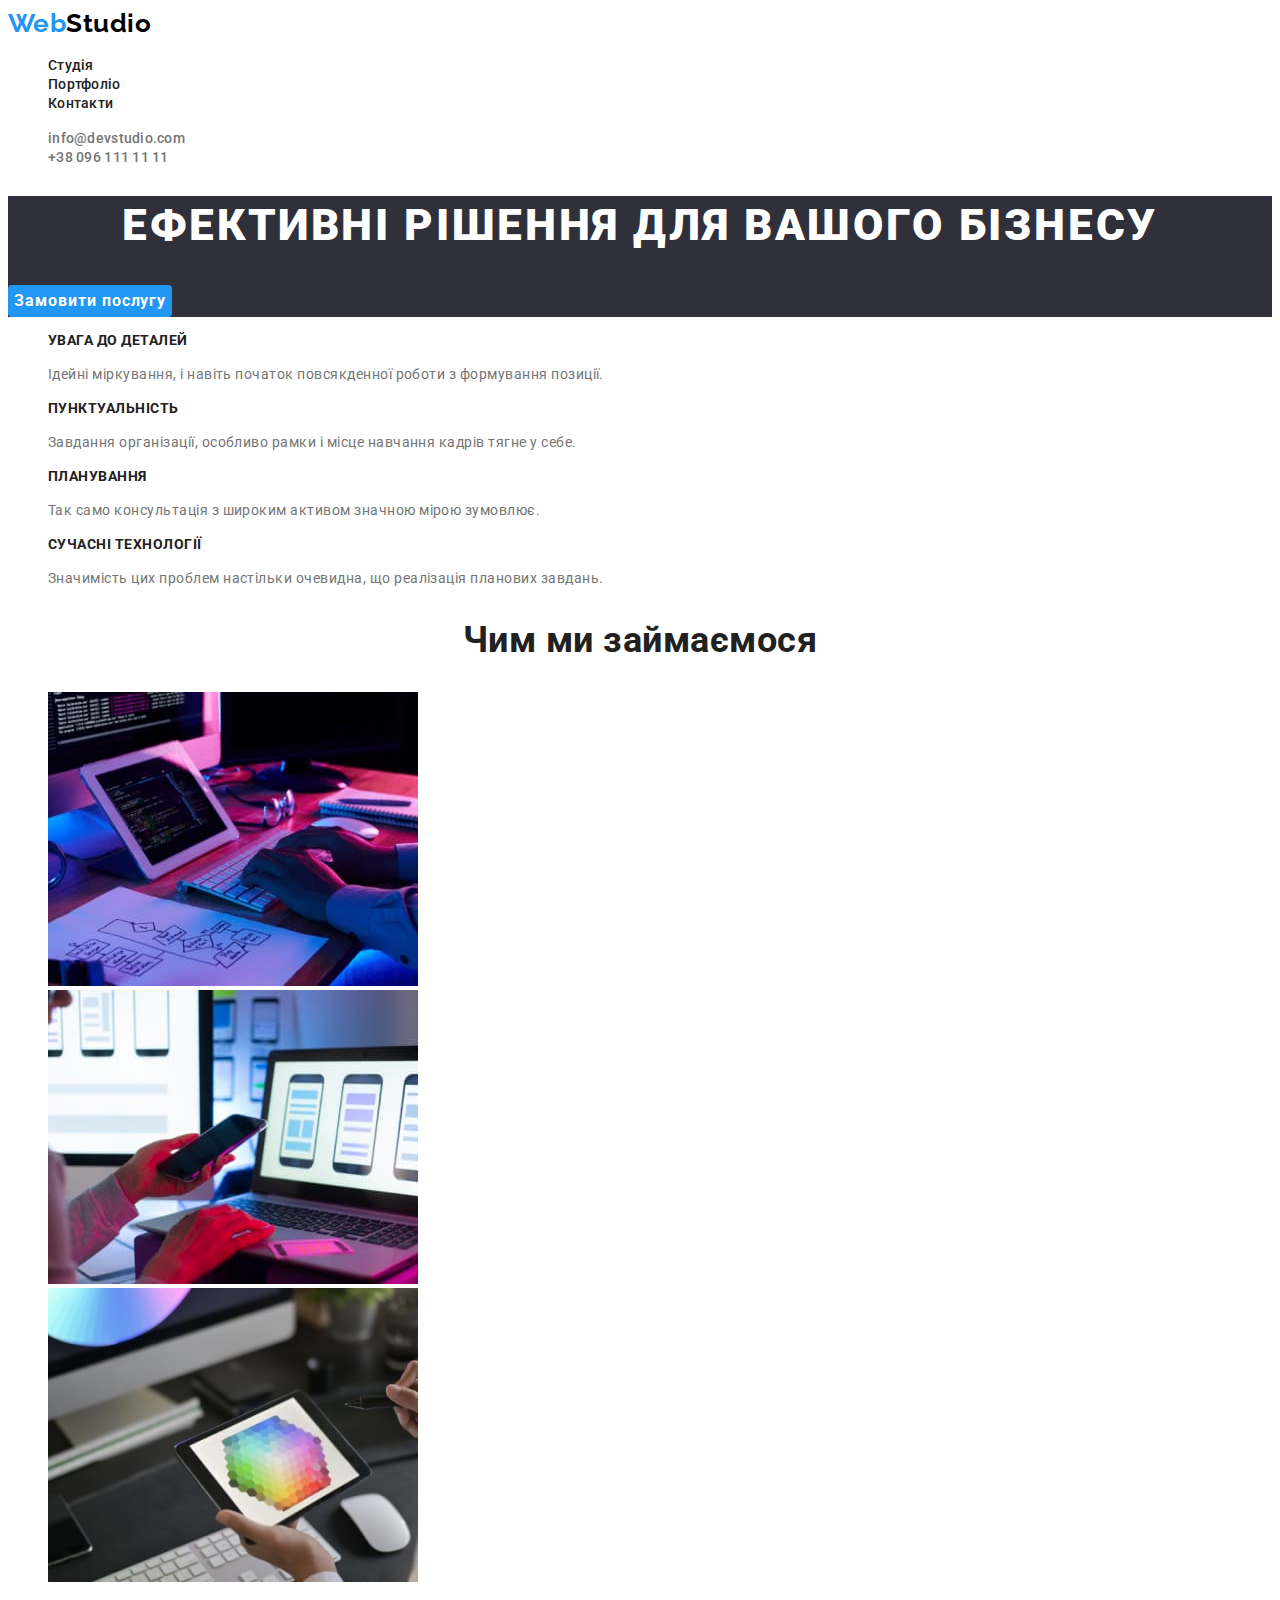
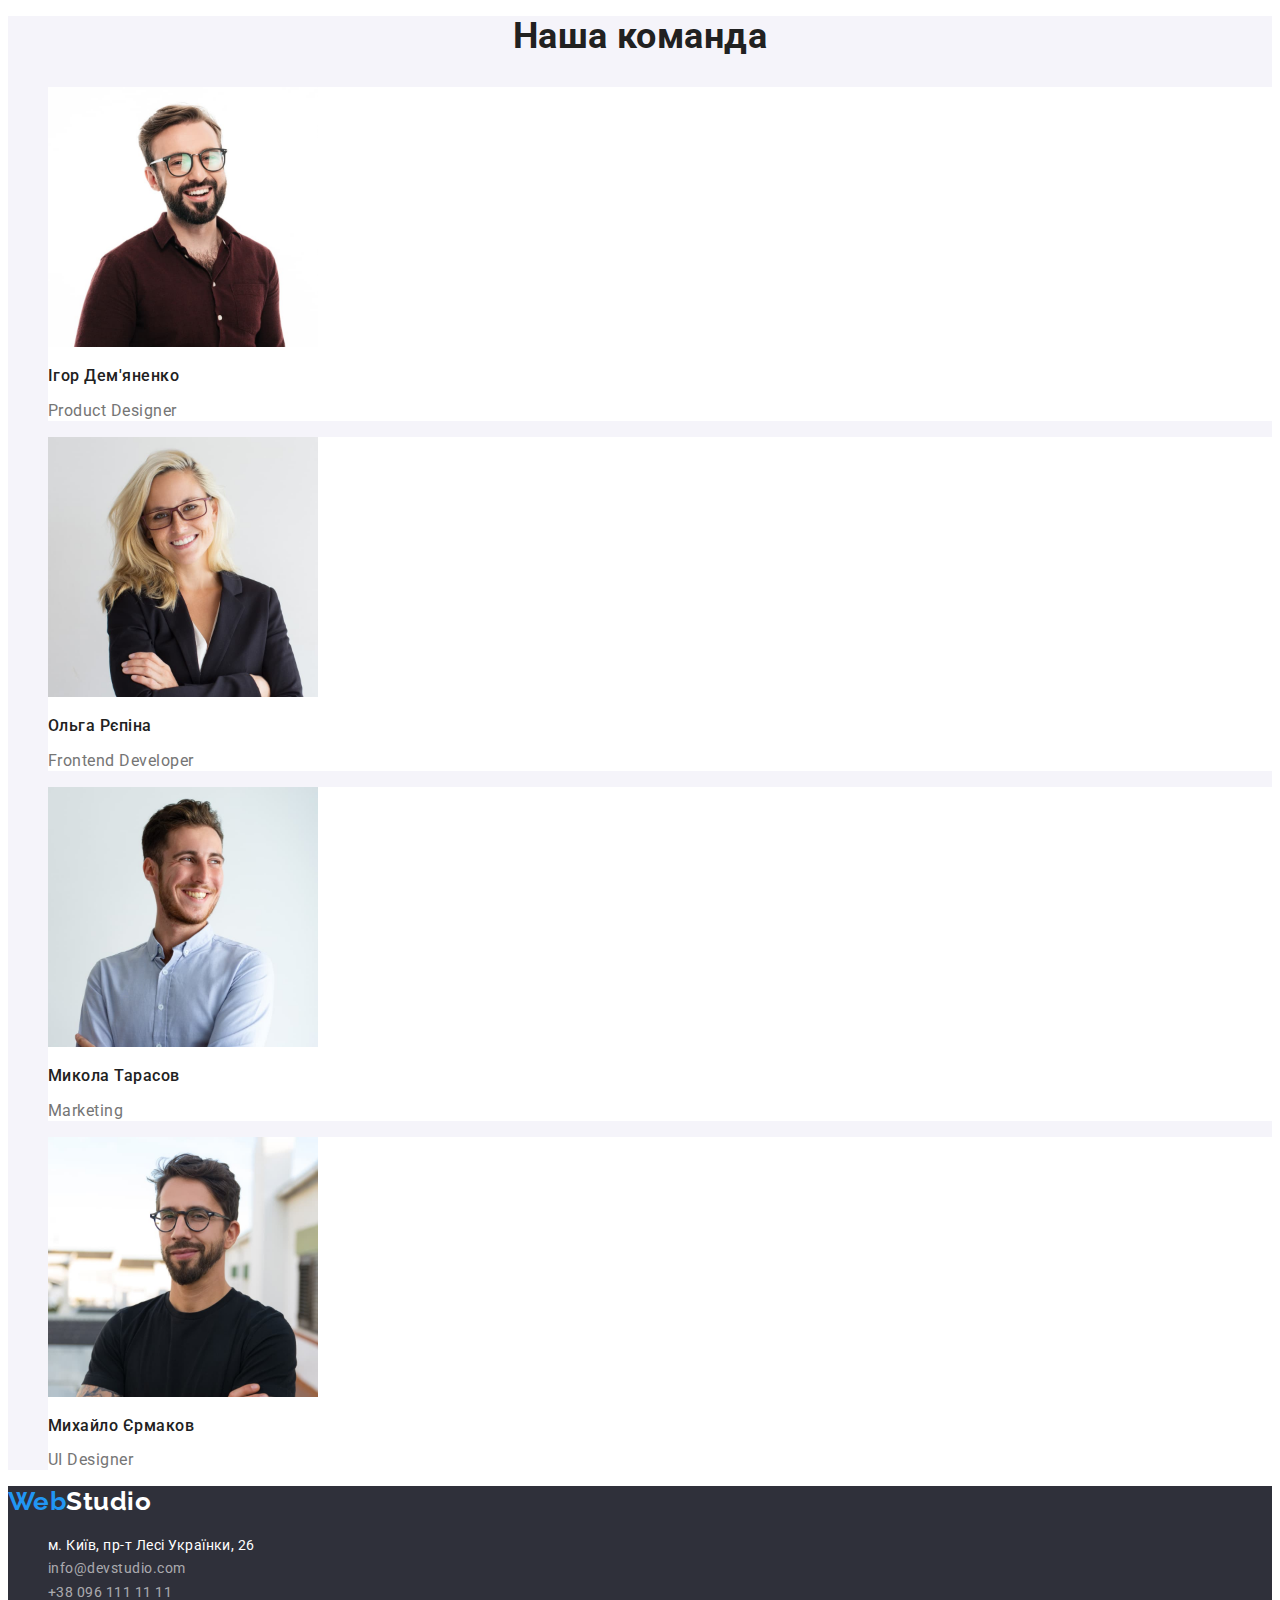
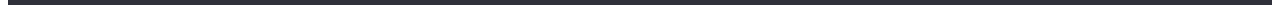
==== index.html @ 5d71ec04 "add files" ====
<!DOCTYPE html>
<html lang="uk">
<head>
    <meta charset="UTF-8">
    <meta http-equiv="X-UA-Compatible" content="IE=edge">
    <meta name="viewport" content="width=device-width, initial-scale=1.0">
    <title>Main page</title>
    <link rel="preconnect" href="https://fonts.googleapis.com">
    <link rel="preconnect" href="https://fonts.gstatic.com" crossorigin>
    <link href="https://fonts.googleapis.com/css2?family=Oleo+Script&family=Raleway:wght@700&family=Roboto:wght@400;500;700;900&display=swap" rel="stylesheet">
    <link href="./css/styles.css" rel="stylesheet">
</head>
<body>
<!--Заголовок-->
<header>
    <nav>
         <a href="./index.html" lang="en" class="logo" ><span class="logo-akcent">Web</span>Studio</a>
         <ul class="navigation">
             <li><a href="./index.html" class="link">Студія</a></li>
             <li><a href="./portfolio.html" class="link">Портфоліо</a></li>
             <li><a href="#" class="link">Контакти</a></li>
         </ul>
    </nav>
     <ul class="contacts">
         <li><a href="mailto:info@devstudio.com" class="link" lang="en"> info@devstudio.com</a></li>
         <li><a href="tel:+380961111111" class="link">+38 096 111 11 11</a></li>
     </ul>
 </header>
    <main>
<!--Герой-->
        <section class="hero">
            <h1 class="title">Ефективні рішення для вашого бізнесу</h1>
            <button type="button" class="hero-button">Замовити послугу</button>
        </section>
        <!--Принципы-->
        <section class="section">
            <h2 class="visually-hidden">Наші принципи</h2>
            <ul class="principles">
                <li class="list">
                    <h3 class="title">УВАГА ДО ДЕТАЛЕЙ</h3>
                    <p class="content">Ідейні міркування, і навіть початок повсякденної роботи з формування позиції.</p>
                </li>
                <li class="list">
                    <h3 class="title">ПУНКТУАЛЬНІСТЬ</h3>
                    <p class="content">Завдання організації, особливо рамки і місце навчання кадрів тягне у себе.</p>
                </li>
                <li class="list">
                    <h3 class="title">ПЛАНУВАННЯ</h3>
                    <p class="content">Так само консультація з широким активом значною мірою зумовлює.</p>
                </li>
                <li class="list">
                    <h3 class="title">СУЧАСНІ ТЕХНОЛОГІЇ</h3>
                    <p class="content">Значимість цих проблем настільки очевидна, що реалізація планових завдань.</p>
                </li>
            </ul>
        </section>
        <!--Чем занимаемся-->
        <section class="section">
            <h2 class="title">Чим ми займаємося</h2>
            <ul class="gallery">
               <li><img src="./imges/picone.jpg" alt="написання коду на планшеті" class="photo" width="370" height="294"></li>
               <li><img src="./imges/pictwo.jpg" alt="робота на лептопі" class="photo" width="370" height="294"></li>
               <li><img src="./imges/picthree.jpg" alt="підбір кольорів за палитрою" class="photo" width="370" height="294"></li>
            </ul>
        </section>
        <!--Команда-->
        <section class="team-section">
            <h2 class="title">Наша команда</h2>
            <ul class="team">
                <li class="list">
                    <img src="./imges/igor.jpg" alt="фото Ігоря Дем'яненко" class="photo" width="270" height="260">
                    <h3 class="title">Ігор Дем'яненко</h3>
                    <p lang="en" class="content">Product Designer</p>
                </li>
                <li class="list">
                    <img src="./imges/olga.jpg" alt="фото Ольги Рєпіної" class="photo" width="270" height="260">
                    <h3 class="title">Ольга Рєпіна</h3>
                    <p lang="en" class="content">Frontend Developer</p>
                </li>
                <li class="list">
                    <img src="./imges/nikolay.jpg" alt="фото Миколи Тарасова" class="photo" width="270" height="260">
                    <h3 class="title">Микола Тарасов</h3>
                    <p lang="en" class="content">Marketing</p>
                </li>
                <li class="list">
                    <img src="./imges/mihail.jpg" alt="фото Михайла Єрмакова" class="photo" width="270" height="260">
                    <h3 class="title">Михайло Єрмаков</h3>
                    <p lang="en" class="content">UI Designer</p>
                </li>
            </ul>
        </section>
    </main>
    <!--Підвал-->
    <footer class="footer">
        <a href="./index.html" lang="en" class="logo"><span class="logo-akcent">Web</span>Studio</a>
        <address>
            <ul class="address">
                <li ><a href="https://goo.gl/maps/CPtrU1FHBa2aNyZL9" class="first" target="_blank" rel="noopener noreferrer nofollow">м. Київ, пр-т Лесі Українки, 26</a></li>
                <li ><a href="mailto:info@devstudio.com" class="second" lang="en">info@devstudio.com</a></li>
                <li ><a href="tel:+380961111111" class="third">+38 096 111 11 11</a></li>
            </ul> 
        </address>
    </footer>
</body>
</html>
---- css/styles.css ----
/*Палитра
Основний фон #FFFFFF
Другорядний фон #F5F4FA
Основний колір тексту #212121;
Другорядний колір тексту#757575;
Колір акценту #2196F3;
Колір лого #000000;
Альтернативний колір тексту #FFFFFF;
Альтернативний колір другорядного тексту rgba(255, 255, 255, 0.6)
Фон футера #2F303A;

*/
:root {
    --primery-text-colop:#212121;
    --secondary-text-color:#757575;
    --akcent-color:#2196F3;
    --background-color: #FFFFFF;
    --secondary-background-color:#F5F4FA;
    --logo-text-color:#000000;
    --footer-bg: #2F303A;
    --hero-btn-hov-color:#188CE8;
    --footer-text-secondary-color:rgba(255, 255, 255, 0.6);
}

body {
color: var(--primery-text-colop);
font-family:  'Roboto', sans-serif;
letter-spacing: 0.03em;
background-color:var(--background-color)
}
ul{
    list-style: none;
}
a{
    text-decoration: none;
}
/*Заголовок*/

.logo-akcent{
    font-family: 'Raleway', sans-serif;
    font-style: normal;
    font-weight: 700;
    font-size: 26px;
    line-height: 1.2;
    color: var(--akcent-color)
}
.logo{
    font-family: 'Raleway', sans-serif;
    font-style: normal;
    font-weight: 700;
    font-size: 26px;
    line-height: 1.2;
    color: var(--logo-text-color)}
.navigation .link {
    font-weight: 500;
    font-size: 14px;    
    line-height: 1.14;
    letter-spacing: 0.02em;
    color:var(--primery-text-colop)
}
.navigation .link:focus,
.navigation .link:hover{
    color: var(--akcent-color)
}
.contacts .link{
    font-weight: 500;
    font-size: 14px;
    line-height: 1.14;
    letter-spacing: 0.02em;
    color: var(--secondary-text-color);
}
.contacts .link:focus,
.contacts .link:hover
{
    color: var(--akcent-color);
}
.section .title,
.team-section .title{
    font-size: 36px;
    line-height: 1.16;
    text-align: center;
    color:var(--primery-text-colop);
}
/*Герой*/
.hero{
    background-color:var(--footer-bg)
}
.hero .title{
    font-weight: 900;
    font-size: 44px;
    line-height: 1.36;
    text-align: center;
    letter-spacing: 0.06em;
    text-transform: uppercase;  
    color:var(--background-color);
}
.hero-button{
    font-family:inherit;
    
    font-weight: 700;
    font-size: 16px;
    line-height: 1.9;
    letter-spacing: 0.06em;
    border: 0em;
    border-radius: 4px;
    color: var(--background-color);
    background: var(--akcent-color);
    cursor: pointer;}
.hero-button:hover,
.hero-button:focus{
    background: var(--hero-btn-hov-color);
    box-shadow: 0px 4px 4px rgba(0, 0, 0, 0.15);
    border-radius: 4px;
    }
/*Принципи*/
.principles .list .title{
    font-weight: 700;
    font-size: 14px;
    line-height: 1.14;
    text-align: left;
    text-transform: uppercase;
    color:var(--primery-text-colop);
}
.principles .list .content{
    font-weight: 400;
    font-size: 14px;
    line-height: 1.7;
    color:var(--secondary-text-color);
}
.visually-hidden{
    position: absolute;
    white-space: nowrap;
    width: 1px;
    height: 1px;
    overflow: hidden;
    border: 0;
    padding: 0;
    clip: rect(0 0 0 0);
    clip-path: inset(50%);
    margin: -1px;
}
/*Команда*/
.team-section{
    background-color: var(--secondary-background-color);
}
.team .list{
    background-color: var(--background-color);
}
.team .list .title{
    font-weight: 500;
    font-size: 16px;
    line-height: 1.18;
    text-align: left;
    color:var(--primery-text-colop);
}
.team .list .content{
    font-weight: 400;
    font-size: 16px;
    line-height: 1.18;
    text-align: left;
    color:var(--secondary-text-color);
}
/*Підвал*/
.footer {
    background-color: var(--footer-bg)}
.footer .logo {
    color: var(--background-color);
}
.footer .address .first{
    font-style: normal;
    font-weight: 400;
    font-size: 14px;
    line-height: 1.7;
    color: var(--background-color);
}
.address .second,
.address .third{
    font-style: normal;
    font-weight: 400;
    font-size: 14px;
    line-height: 1.7;
    color: var(--footer-text-secondary-color);
}
.address .first:hover,
.address .second:hover,
.address .third:hover,
.address .first:focus,
.address .second:focus,
.address .third:focus{
    color:var(--akcent-color)
}
/*Стилі для портфоліо*/
 .gallary .list .item{
    font-family: inherit;
    font-style: inherit;
    font-weight: 500;
    font-size: 16px;
    line-height: 1.62;
    text-align: center;
    color:var(--primery-text-colop);
    background-color:var(--secondary-background-color);
    border-radius: 4px;
    border: 0em;
    cursor: pointer;
 }
 .gallary .list .item:focus,
 .gallary .list .item:hover{
        background-color: var(--akcent-color);
        color: var(--background-color);
 }
 .gallary .card-list .title{
    font-weight: 700;
    font-size: 18px;
    line-height: 2;
    letter-spacing: 0.06em;
    color:var(--primery-text-colop);
 }
 .gallary .card-list .content{
    font-weight: 400;
    font-size: 16px;
    line-height: 1.87;
    color:var(--secondary-text-color);
 }
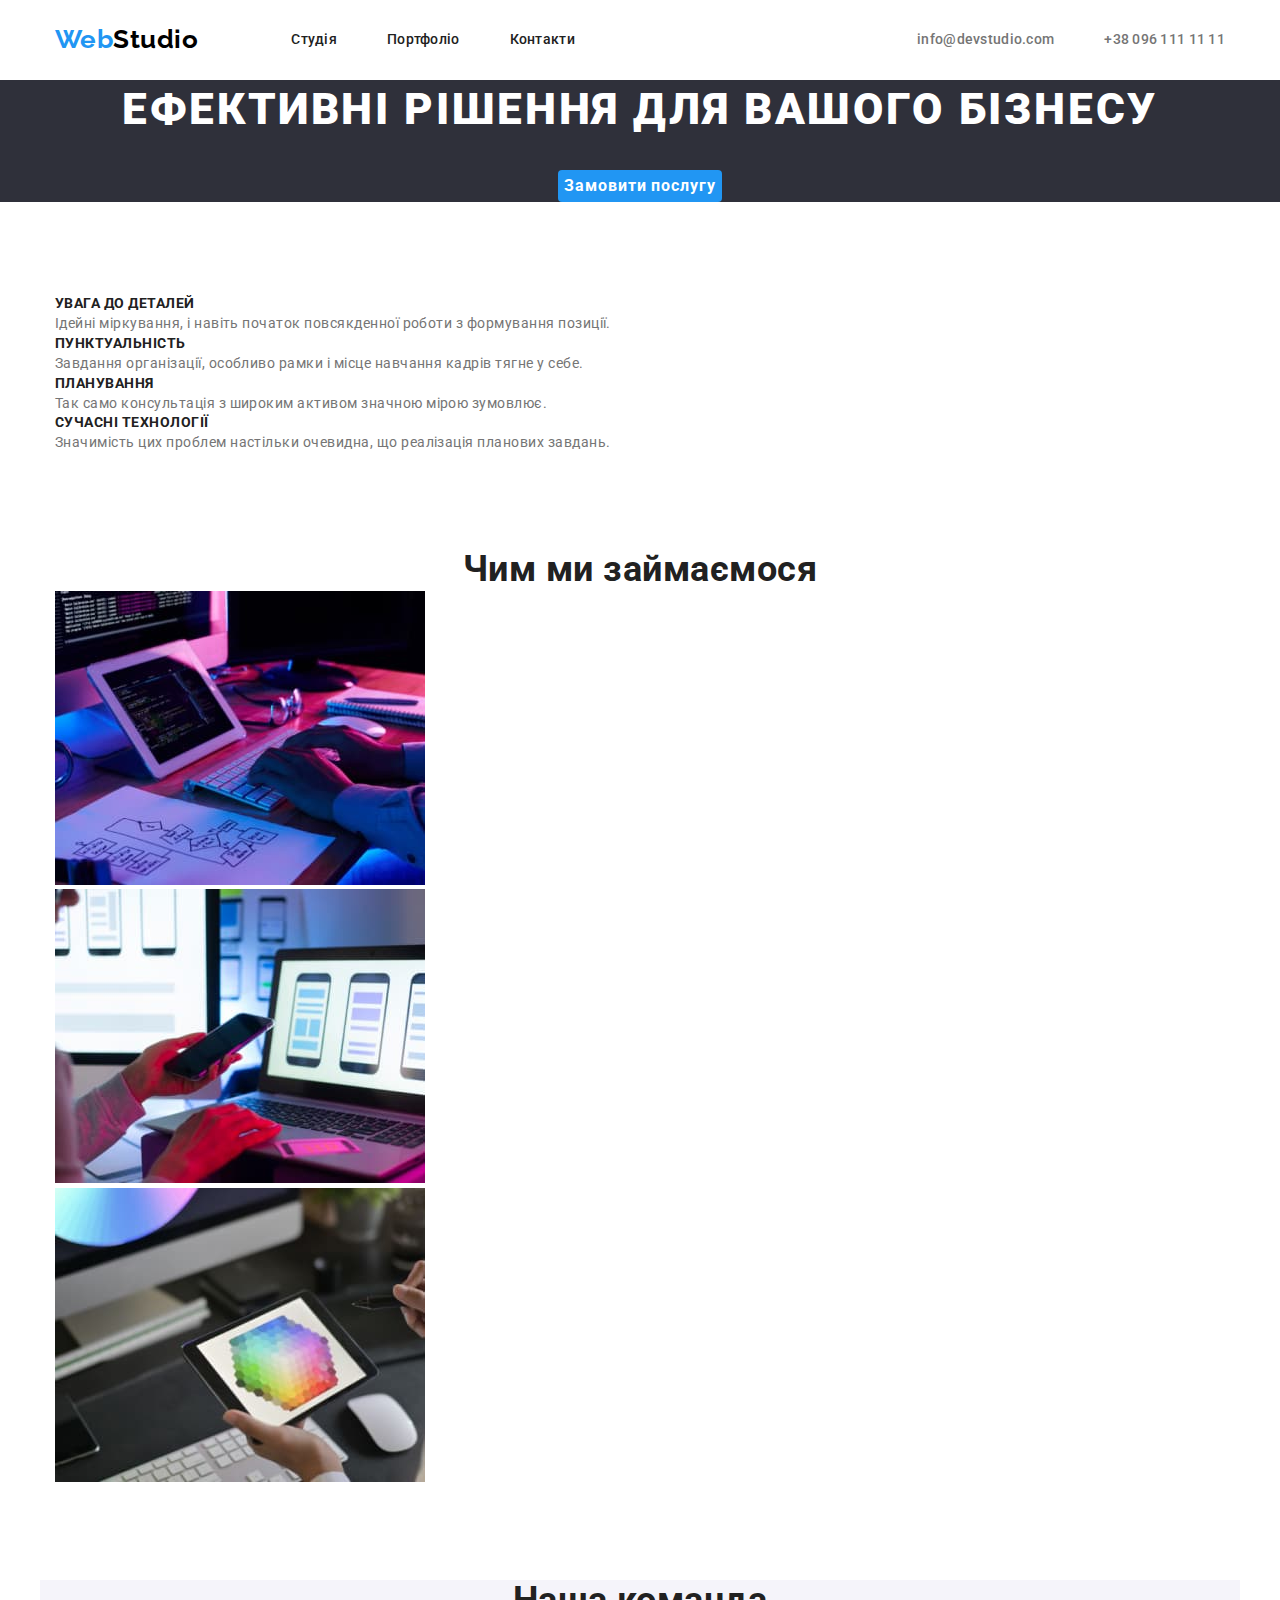
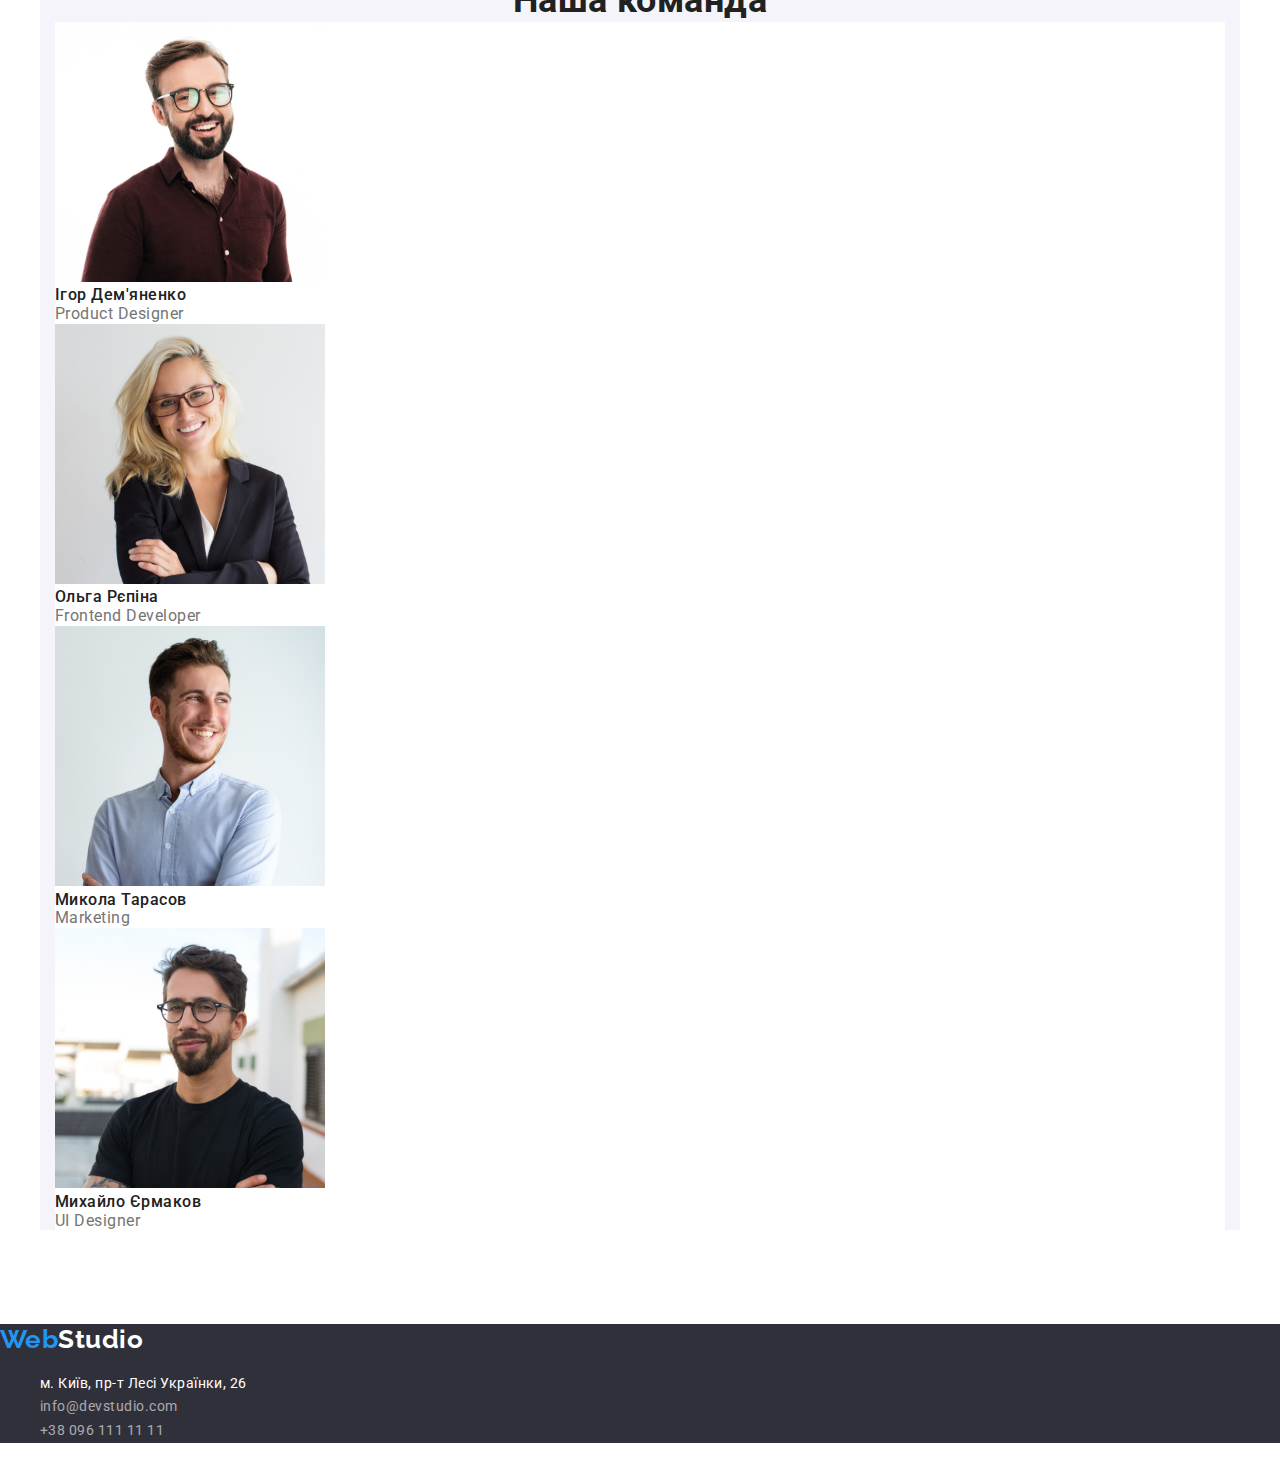
==== commit 2eeba9ba: "checkpoint" ====
--- a/index.html
+++ b/index.html
@@ -5,6 +5,10 @@
     <meta http-equiv="X-UA-Compatible" content="IE=edge">
     <meta name="viewport" content="width=device-width, initial-scale=1.0">
     <title>Main page</title>
+    <link rel="stylesheet" href="https://cdnjs.cloudflare.com/ajax/libs/modern-normalize/1.1.0/modern-normalize.css" 
+        integrity="sha512-Y0MM+V6ymRKN2zStTqzQ227DWhhp4Mzdo6gnlRnuaNCbc+YN/ZH0sBCLTM4M0oSy9c9VKiCvd4Jk44aCLrNS5Q==" 
+        crossorigin="anonymous" 
+        referrerpolicy="no-referrer" />
     <link rel="preconnect" href="https://fonts.googleapis.com">
     <link rel="preconnect" href="https://fonts.gstatic.com" crossorigin>
     <link href="https://fonts.googleapis.com/css2?family=Oleo+Script&family=Raleway:wght@700&family=Roboto:wght@400;500;700;900&display=swap" rel="stylesheet">
@@ -13,18 +17,20 @@
 <body>
 <!--Заголовок-->
 <header>
-    <nav>
-         <a href="./index.html" lang="en" class="logo" ><span class="logo-akcent">Web</span>Studio</a>
-         <ul class="navigation">
-             <li><a href="./index.html" class="link">Студія</a></li>
-             <li><a href="./portfolio.html" class="link">Портфоліо</a></li>
-             <li><a href="#" class="link">Контакти</a></li>
-         </ul>
-    </nav>
-     <ul class="contacts">
-         <li><a href="mailto:info@devstudio.com" class="link" lang="en"> info@devstudio.com</a></li>
-         <li><a href="tel:+380961111111" class="link">+38 096 111 11 11</a></li>
-     </ul>
+    <div class="conteiner header">
+        <nav class="nav-menu">
+            <a href="./index.html" lang="en" class="logo"><span class="logo-akcent">Web</span>Studio</a>
+            <ul class="navigation">
+                <li class="item"><a href="./index.html" class="link">Студія</a></li>
+                <li class="item"><a href="./portfolio.html" class="link">Портфоліо</a></li>
+                <li class="item"><a href="#" class="link">Контакти</a></li>
+            </ul>
+        </nav>
+        <ul class="contacts">
+            <li class="item"><a href="mailto:info@devstudio.com" class="link" lang="en"> info@devstudio.com</a></li>
+            <li class="item"><a href="tel:+380961111111" class="link">+38 096 111 11 11</a></li>
+        </ul>
+    </div>
  </header>
     <main>
 <!--Герой-->
@@ -33,7 +39,7 @@
             <button type="button" class="hero-button">Замовити послугу</button>
         </section>
         <!--Принципы-->
-        <section class="section">
+        <section class="section conteiner">
             <h2 class="visually-hidden">Наші принципи</h2>
             <ul class="principles">
                 <li class="list">
@@ -55,16 +61,16 @@
             </ul>
         </section>
         <!--Чем занимаемся-->
-        <section class="section">
+        <section class="section conteiner">
             <h2 class="title">Чим ми займаємося</h2>
-            <ul class="gallery">
+            <ul class="fetures">
                <li><img src="./imges/picone.jpg" alt="написання коду на планшеті" class="photo" width="370" height="294"></li>
                <li><img src="./imges/pictwo.jpg" alt="робота на лептопі" class="photo" width="370" height="294"></li>
                <li><img src="./imges/picthree.jpg" alt="підбір кольорів за палитрою" class="photo" width="370" height="294"></li>
             </ul>
         </section>
         <!--Команда-->
-        <section class="team-section">
+        <section class="team-section conteiner">
             <h2 class="title">Наша команда</h2>
             <ul class="team">
                 <li class="list">
--- a/css/styles.css
+++ b/css/styles.css
@@ -8,8 +8,9 @@
 Альтернативний колір тексту #FFFFFF;
 Альтернативний колір другорядного тексту rgba(255, 255, 255, 0.6)
 Фон футера #2F303A;
-
 */
+
+
 :root {
     --primery-text-colop:#212121;
     --secondary-text-color:#757575;
@@ -34,8 +35,23 @@
 a{
     text-decoration: none;
 }
+/*контейнер*/
+.conteiner {
+    width: 1200px;
+    margin-left: auto;
+    margin-right: auto;
+    padding-left: 15px;
+    padding-right: 15px;
+}
+.section,
+.team-section,
+.gallery{
+    margin-top: 94px;
+    margin-bottom: 94px;
+}
 /*Заголовок*/
 
+/*Логотип*/
 .logo-akcent{
     font-family: 'Raleway', sans-serif;
     font-style: normal;
@@ -45,12 +61,47 @@
     color: var(--akcent-color)
 }
 .logo{
+    margin-right: 93px;
+    display: flex;
+
     font-family: 'Raleway', sans-serif;
     font-style: normal;
     font-weight: 700;
     font-size: 26px;
     line-height: 1.2;
     color: var(--logo-text-color)}
+    
+/*Заголовок-Навігація*/
+.header{
+    display: flex;
+    align-items: center;
+}
+
+.navigation{
+    margin-top: 0px;
+    margin-bottom: 0px;
+    padding-left: 0px;}
+
+.navigation,
+.contacts,
+.nav-menu{
+    display: flex;}
+.nav-menu{
+    align-items: center;
+}
+.contacts{
+    margin-left: auto;
+}
+.navigation .item:not(:last-child),
+.contacts .item:not(:last-child){
+    margin-right: 50px;
+}
+.navigation .link,
+.contacts .link{
+    display: block;
+    padding-top: 32px;
+    padding-bottom: 32px;
+}
 .navigation .link {
     font-weight: 500;
     font-size: 14px;    
@@ -61,6 +112,17 @@
 .navigation .link:focus,
 .navigation .link:hover{
     color: var(--akcent-color)
+}
+/*Заголовок-Контакти*/
+.contacts,
+.list,
+.card-list,
+.team,
+.fetures,
+.principles{
+    margin-top: 0px;
+    margin-bottom: 0px;
+    padding-left: 0px;
 }
 .contacts .link{
     font-weight: 500;
@@ -81,18 +143,26 @@
     text-align: center;
     color:var(--primery-text-colop);
 }
+/*Main index*/
+.title,
+.content{
+    margin-top: 0px;
+    margin-bottom: 0px;
+}
 /*Герой*/
 .hero{
+    text-align: center;
     background-color:var(--footer-bg)
 }
 .hero .title{
     font-weight: 900;
     font-size: 44px;
     line-height: 1.36;
-    text-align: center;
     letter-spacing: 0.06em;
     text-transform: uppercase;  
     color:var(--background-color);
+    margin-top: 0px;
+    margin-bottom: 30px;
 }
 .hero-button{
     font-family:inherit;
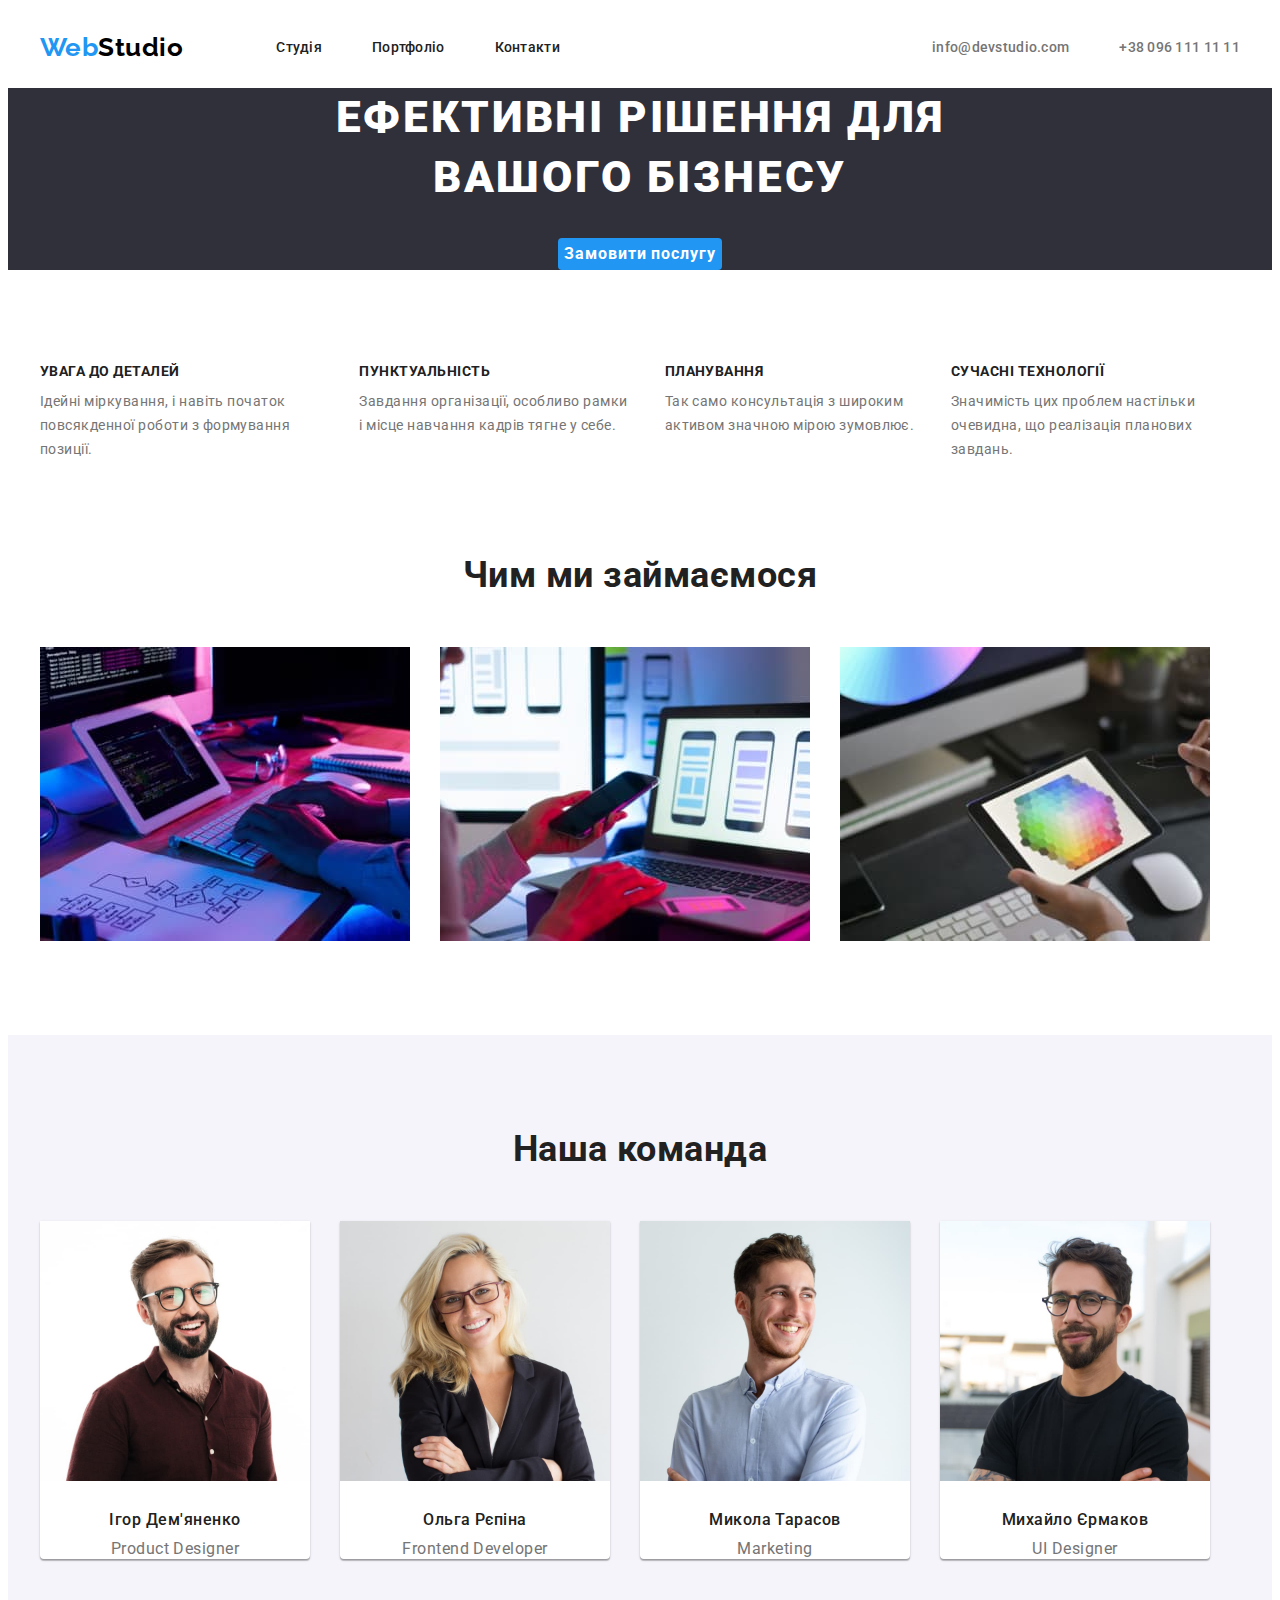
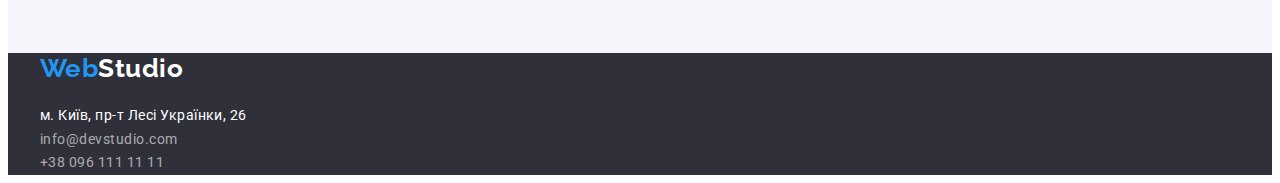
==== commit da1c2bb8: "Checkpoint" ====
--- a/index.html
+++ b/index.html
@@ -1,23 +1,26 @@
 <!DOCTYPE html>
 <html lang="uk">
+
 <head>
     <meta charset="UTF-8">
     <meta http-equiv="X-UA-Compatible" content="IE=edge">
     <meta name="viewport" content="width=device-width, initial-scale=1.0">
     <title>Main page</title>
-    <link rel="stylesheet" href="https://cdnjs.cloudflare.com/ajax/libs/modern-normalize/1.1.0/modern-normalize.css" 
-        integrity="sha512-Y0MM+V6ymRKN2zStTqzQ227DWhhp4Mzdo6gnlRnuaNCbc+YN/ZH0sBCLTM4M0oSy9c9VKiCvd4Jk44aCLrNS5Q==" 
-        crossorigin="anonymous" 
-        referrerpolicy="no-referrer" />
+    <link rel="stylesheet" href="https://cdnjs.cloudflare.com/ajax/libs/modern-normalize/1.1.0/modern-normalize.min.css"
+        integrity="sha512-wpPYUAdjBVSE4KJnH1VR1HeZfpl1ub8YT/NKx4PuQ5NmX2tKuGu6U/JRp5y+Y8XG2tV+wKQpNHVUX03MfMFn9Q=="
+        crossorigin="anonymous" referrerpolicy="no-referrer" />
     <link rel="preconnect" href="https://fonts.googleapis.com">
     <link rel="preconnect" href="https://fonts.gstatic.com" crossorigin>
-    <link href="https://fonts.googleapis.com/css2?family=Oleo+Script&family=Raleway:wght@700&family=Roboto:wght@400;500;700;900&display=swap" rel="stylesheet">
+    <link
+        href="https://fonts.googleapis.com/css2?family=Oleo+Script&family=Raleway:wght@700&family=Roboto:wght@400;500;700;900&display=swap"
+        rel="stylesheet">
     <link href="./css/styles.css" rel="stylesheet">
 </head>
+
 <body>
-<!--Заголовок-->
-<header>
-    <div class="conteiner header">
+    <!--Заголовок-->
+    <header>
+       <div class="header conteiner">
         <nav class="nav-menu">
             <a href="./index.html" lang="en" class="logo"><span class="logo-akcent">Web</span>Studio</a>
             <ul class="navigation">
@@ -30,16 +33,17 @@
             <li class="item"><a href="mailto:info@devstudio.com" class="link" lang="en"> info@devstudio.com</a></li>
             <li class="item"><a href="tel:+380961111111" class="link">+38 096 111 11 11</a></li>
         </ul>
-    </div>
- </header>
+       </div>
+    </header>
     <main>
-<!--Герой-->
+        <!--Герой-->
         <section class="hero">
-            <h1 class="title">Ефективні рішення для вашого бізнесу</h1>
+            <h1 class="title">Ефективні рішення для<br> вашого бізнесу</h1>
             <button type="button" class="hero-button">Замовити послугу</button>
         </section>
         <!--Принципы-->
-        <section class="section conteiner">
+        <section class="section">
+            <div class="conteiner">
             <h2 class="visually-hidden">Наші принципи</h2>
             <ul class="principles">
                 <li class="list">
@@ -59,18 +63,24 @@
                     <p class="content">Значимість цих проблем настільки очевидна, що реалізація планових завдань.</p>
                 </li>
             </ul>
+            </div>
         </section>
         <!--Чем занимаемся-->
-        <section class="section conteiner">
+        <section class="section">
+            <div class="works conteiner">
             <h2 class="title">Чим ми займаємося</h2>
-            <ul class="fetures">
-               <li><img src="./imges/picone.jpg" alt="написання коду на планшеті" class="photo" width="370" height="294"></li>
-               <li><img src="./imges/pictwo.jpg" alt="робота на лептопі" class="photo" width="370" height="294"></li>
-               <li><img src="./imges/picthree.jpg" alt="підбір кольорів за палитрою" class="photo" width="370" height="294"></li>
+            <ul class="gallery">
+                <li class="item"><img src="./imges/picone.jpg" alt="написання коду на планшеті" class="photo" width="370"
+                        height="294"></li>
+                <li class="item"><img src="./imges/pictwo.jpg" alt="робота на лептопі" class="photo" width="370" height="294"></li>
+                <li class="item"><img src="./imges/picthree.jpg" alt="підбір кольорів за палитрою" class="photo" width="370"
+                        height="294"></li>
             </ul>
+            </div>
         </section>
         <!--Команда-->
-        <section class="team-section conteiner">
+        <section class="team-section">
+            <div class="command conteiner">
             <h2 class="title">Наша команда</h2>
             <ul class="team">
                 <li class="list">
@@ -94,18 +104,23 @@
                     <p lang="en" class="content">UI Designer</p>
                 </li>
             </ul>
+            </div>
         </section>
     </main>
     <!--Підвал-->
     <footer class="footer">
+        <div class="conteiner">
         <a href="./index.html" lang="en" class="logo"><span class="logo-akcent">Web</span>Studio</a>
         <address>
             <ul class="address">
-                <li ><a href="https://goo.gl/maps/CPtrU1FHBa2aNyZL9" class="first" target="_blank" rel="noopener noreferrer nofollow">м. Київ, пр-т Лесі Українки, 26</a></li>
-                <li ><a href="mailto:info@devstudio.com" class="second" lang="en">info@devstudio.com</a></li>
-                <li ><a href="tel:+380961111111" class="third">+38 096 111 11 11</a></li>
-            </ul> 
+                <li><a href="https://goo.gl/maps/CPtrU1FHBa2aNyZL9" class="first" target="_blank"
+                        rel="noopener noreferrer nofollow">м. Київ, пр-т Лесі Українки, 26</a></li>
+                <li><a href="mailto:info@devstudio.com" class="second" lang="en">info@devstudio.com</a></li>
+                <li><a href="tel:+380961111111" class="third">+38 096 111 11 11</a></li>
+            </ul>
         </address>
+        </div>
     </footer>
 </body>
+
 </html>--- a/css/styles.css
+++ b/css/styles.css
@@ -9,50 +9,64 @@
 Альтернативний колір другорядного тексту rgba(255, 255, 255, 0.6)
 Фон футера #2F303A;
 */
-
-
 :root {
-    --primery-text-colop:#212121;
-    --secondary-text-color:#757575;
-    --akcent-color:#2196F3;
+    --primery-text-colop: #212121;
+    --secondary-text-color: #757575;
+    --akcent-color: #2196F3;
     --background-color: #FFFFFF;
-    --secondary-background-color:#F5F4FA;
-    --logo-text-color:#000000;
+    --secondary-background-color: #F5F4FA;
+    --logo-text-color: #000000;
     --footer-bg: #2F303A;
-    --hero-btn-hov-color:#188CE8;
-    --footer-text-secondary-color:rgba(255, 255, 255, 0.6);
+    --hero-btn-hov-color: #188CE8;
+    --footer-text-secondary-color: rgba(255, 255, 255, 0.6);
 }
 
 body {
-color: var(--primery-text-colop);
-font-family:  'Roboto', sans-serif;
-letter-spacing: 0.03em;
-background-color:var(--background-color)
-}
-ul{
+    color: var(--primery-text-colop);
+    font-family: 'Roboto', sans-serif;
+    letter-spacing: 0.03em;
+    background-color: var(--background-color)
+}
+
+ul {
     list-style: none;
-}
-a{
+    margin: 0;
+    padding: 0;
+}
+.title{
+    margin: 0;
+    padding: 0;
+}
+.content{
+    margin: 0;
+    padding: 0;
+}
+.photo{
+    display: block;
+}
+a {
     text-decoration: none;
 }
-/*контейнер*/
-.conteiner {
+.conteiner{
     width: 1200px;
+    margin-right: auto;
     margin-left: auto;
-    margin-right: auto;
     padding-left: 15px;
     padding-right: 15px;
 }
-.section,
-.team-section,
-.gallery{
-    margin-top: 94px;
-    margin-bottom: 94px;
-}
 /*Заголовок*/
-
-/*Логотип*/
-.logo-akcent{
+.header{
+    display: flex;
+    align-items: center;
+}
+.nav-menu{
+    display: flex;
+    align-items: center;
+}
+.nav-menu .logo{
+    margin-right: 93px;
+}
+.logo-akcent {
     font-family: 'Raleway', sans-serif;
     font-style: normal;
     font-weight: 700;
@@ -60,71 +74,48 @@
     line-height: 1.2;
     color: var(--akcent-color)
 }
-.logo{
-    margin-right: 93px;
-    display: flex;
+.logo {
+    display: block;
 
     font-family: 'Raleway', sans-serif;
     font-style: normal;
     font-weight: 700;
     font-size: 26px;
     line-height: 1.2;
-    color: var(--logo-text-color)}
-    
-/*Заголовок-Навігація*/
-.header{
-    display: flex;
-    align-items: center;
-}
-
-.navigation{
-    margin-top: 0px;
-    margin-bottom: 0px;
-    padding-left: 0px;}
-
+    color: var(--logo-text-color)
+}
 .navigation,
-.contacts,
-.nav-menu{
-    display: flex;}
-.nav-menu{
-    align-items: center;
+.contacts{
+    display: flex;
 }
 .contacts{
     margin-left: auto;
+}
+.navigation .link {
+    display: block;
+    padding-top: 32px;
+    padding-bottom: 32px;
+
+    font-weight: 500;
+    font-size: 14px;
+    line-height: 1.14;
+    letter-spacing: 0.02em;
+    color: var(--primery-text-colop);
+
 }
 .navigation .item:not(:last-child),
 .contacts .item:not(:last-child){
     margin-right: 50px;
 }
-.navigation .link,
-.contacts .link{
+.navigation .link:focus,
+.navigation .link:hover {
+    color: var(--akcent-color)
+}
+.contacts .link {
     display: block;
     padding-top: 32px;
     padding-bottom: 32px;
-}
-.navigation .link {
-    font-weight: 500;
-    font-size: 14px;    
-    line-height: 1.14;
-    letter-spacing: 0.02em;
-    color:var(--primery-text-colop)
-}
-.navigation .link:focus,
-.navigation .link:hover{
-    color: var(--akcent-color)
-}
-/*Заголовок-Контакти*/
-.contacts,
-.list,
-.card-list,
-.team,
-.fetures,
-.principles{
-    margin-top: 0px;
-    margin-bottom: 0px;
-    padding-left: 0px;
-}
-.contacts .link{
+    
     font-weight: 500;
     font-size: 14px;
     line-height: 1.14;
@@ -132,41 +123,41 @@
     color: var(--secondary-text-color);
 }
 .contacts .link:focus,
-.contacts .link:hover
-{
+.contacts .link:hover {
     color: var(--akcent-color);
 }
+/*main*/
 .section .title,
-.team-section .title{
+.team-section .title {
     font-size: 36px;
     line-height: 1.16;
     text-align: center;
-    color:var(--primery-text-colop);
-}
-/*Main index*/
-.title,
-.content{
-    margin-top: 0px;
-    margin-bottom: 0px;
-}
+    color: var(--primery-text-colop);
+    margin-bottom: 50px;
+}
+
 /*Герой*/
-.hero{
-    text-align: center;
-    background-color:var(--footer-bg)
-}
-.hero .title{
+.hero {
+    background-color: var(--footer-bg);
+    text-align: center;
+    
+}
+
+.hero .title {
+    margin-bottom: 30px;
+
     font-weight: 900;
     font-size: 44px;
     line-height: 1.36;
+    text-align: center;
     letter-spacing: 0.06em;
-    text-transform: uppercase;  
-    color:var(--background-color);
-    margin-top: 0px;
-    margin-bottom: 30px;
-}
-.hero-button{
-    font-family:inherit;
-    
+    text-transform: uppercase;
+    color: var(--background-color);
+}
+
+.hero-button {
+    font-family: inherit;
+
     font-weight: 700;
     font-size: 16px;
     line-height: 1.9;
@@ -175,29 +166,45 @@
     border-radius: 4px;
     color: var(--background-color);
     background: var(--akcent-color);
-    cursor: pointer;}
+    cursor: pointer;
+}
+
 .hero-button:hover,
-.hero-button:focus{
+.hero-button:focus {
     background: var(--hero-btn-hov-color);
     box-shadow: 0px 4px 4px rgba(0, 0, 0, 0.15);
     border-radius: 4px;
-    }
+}
+
 /*Принципи*/
-.principles .list .title{
+.principles{
+    display: flex;
+    padding-top: 94px;
+    padding-bottom: 94px;
+}
+.principles .list:not(:last-child){
+    margin-right: 30px;
+}
+.principles .list .title {
+    margin-bottom: 10px;
+   
     font-weight: 700;
     font-size: 14px;
     line-height: 1.14;
     text-align: left;
     text-transform: uppercase;
-    color:var(--primery-text-colop);
-}
-.principles .list .content{
+    color: var(--primery-text-colop);
+
+}
+
+.principles .list .content {
     font-weight: 400;
     font-size: 14px;
     line-height: 1.7;
-    color:var(--secondary-text-color);
-}
-.visually-hidden{
+    color: var(--secondary-text-color);
+}
+
+.visually-hidden {
     position: absolute;
     white-space: nowrap;
     width: 1px;
@@ -209,85 +216,134 @@
     clip-path: inset(50%);
     margin: -1px;
 }
+/*Чим ми займаємось*/
+.works{
+    padding-bottom: 94px;
+}
+.gallery{
+    display: flex;
+}
+.gallery .item:not(:last-child){
+    margin-right: 30px;
+}
+
 /*Команда*/
-.team-section{
+.command{
+    padding-top: 94px;
+    padding-bottom: 94px;
+}
+.team{
+    display: flex;
+}
+.team-section {
     background-color: var(--secondary-background-color);
 }
-.team .list{
+
+.team .list {
     background-color: var(--background-color);
-}
-.team .list .title{
+    box-shadow: 0px 1px 3px rgba(0, 0, 0, 0.12), 0px 1px 1px rgba(0, 0, 0, 0.14), 0px 2px 1px rgba(0, 0, 0, 0.2);
+    border-radius: 0px 0px 4px 4px;
+}
+.team .list:not(:last-child){
+    margin-right: 30px;
+}
+.team .list .title {
+    margin-bottom: 10px;
+
     font-weight: 500;
     font-size: 16px;
     line-height: 1.18;
-    text-align: left;
-    color:var(--primery-text-colop);
-}
-.team .list .content{
+    text-align: center;
+    color: var(--primery-text-colop);
+}
+
+.team .list .content {
     font-weight: 400;
     font-size: 16px;
     line-height: 1.18;
-    text-align: left;
-    color:var(--secondary-text-color);
-}
+    text-align: center;
+    color: var(--secondary-text-color);
+}
+.team .list .photo{
+    margin-bottom: 30px;
+}
+
 /*Підвал*/
 .footer {
-    background-color: var(--footer-bg)}
+    background-color: var(--footer-bg)
+}
+
 .footer .logo {
     color: var(--background-color);
-}
-.footer .address .first{
+    margin-bottom: 20px;
+}
+
+.footer .address .first {
     font-style: normal;
     font-weight: 400;
     font-size: 14px;
     line-height: 1.7;
     color: var(--background-color);
 }
+
 .address .second,
-.address .third{
+.address .third {
     font-style: normal;
     font-weight: 400;
     font-size: 14px;
     line-height: 1.7;
     color: var(--footer-text-secondary-color);
 }
+
 .address .first:hover,
 .address .second:hover,
 .address .third:hover,
 .address .first:focus,
 .address .second:focus,
-.address .third:focus{
-    color:var(--akcent-color)
-}
+.address .third:focus {
+    color: var(--akcent-color)
+}
+
 /*Стилі для портфоліо*/
- .gallary .list .item{
+.portfolio .list{
+    margin-bottom: 50px;
+}
+.portfolio .list .item {
     font-family: inherit;
     font-style: inherit;
     font-weight: 500;
     font-size: 16px;
     line-height: 1.62;
     text-align: center;
-    color:var(--primery-text-colop);
-    background-color:var(--secondary-background-color);
+    color: var(--primery-text-colop);
+    background-color: var(--secondary-background-color);
     border-radius: 4px;
     border: 0em;
     cursor: pointer;
- }
- .gallary .list .item:focus,
- .gallary .list .item:hover{
-        background-color: var(--akcent-color);
-        color: var(--background-color);
- }
- .gallary .card-list .title{
+}
+
+.portfolio .list .item:focus,
+.portfolio .list .item:hover {
+    background-color: var(--akcent-color);
+    color: var(--background-color);
+}
+.card-list .photo{
+    margin-bottom: 20px;
+}
+
+.portfolio .card-list .title {
+    margin-bottom: 4px;
+
     font-weight: 700;
     font-size: 18px;
     line-height: 2;
     letter-spacing: 0.06em;
-    color:var(--primery-text-colop);
- }
- .gallary .card-list .content{
+    color: var(--primery-text-colop);
+}
+
+.portfolio .card-list .content {
     font-weight: 400;
     font-size: 16px;
     line-height: 1.87;
-    color:var(--secondary-text-color);
- }+    color: var(--secondary-text-color);
+}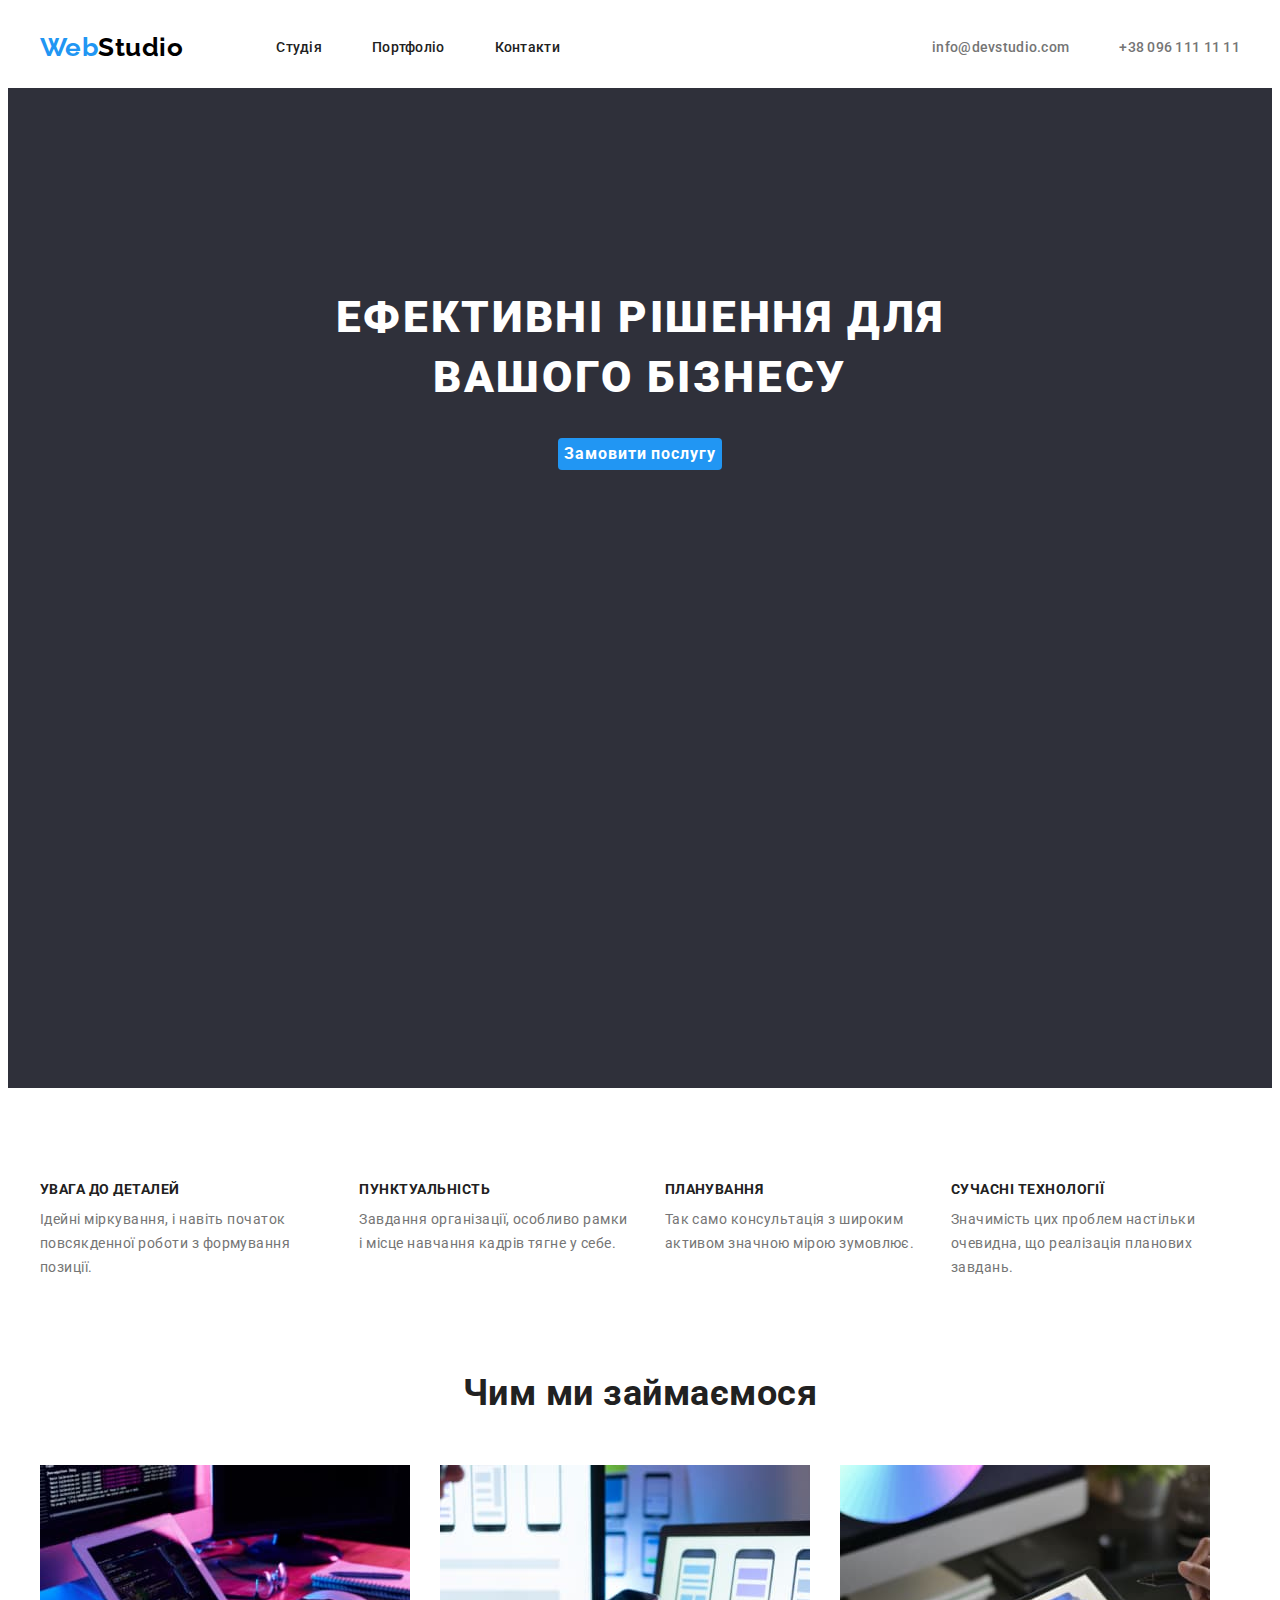
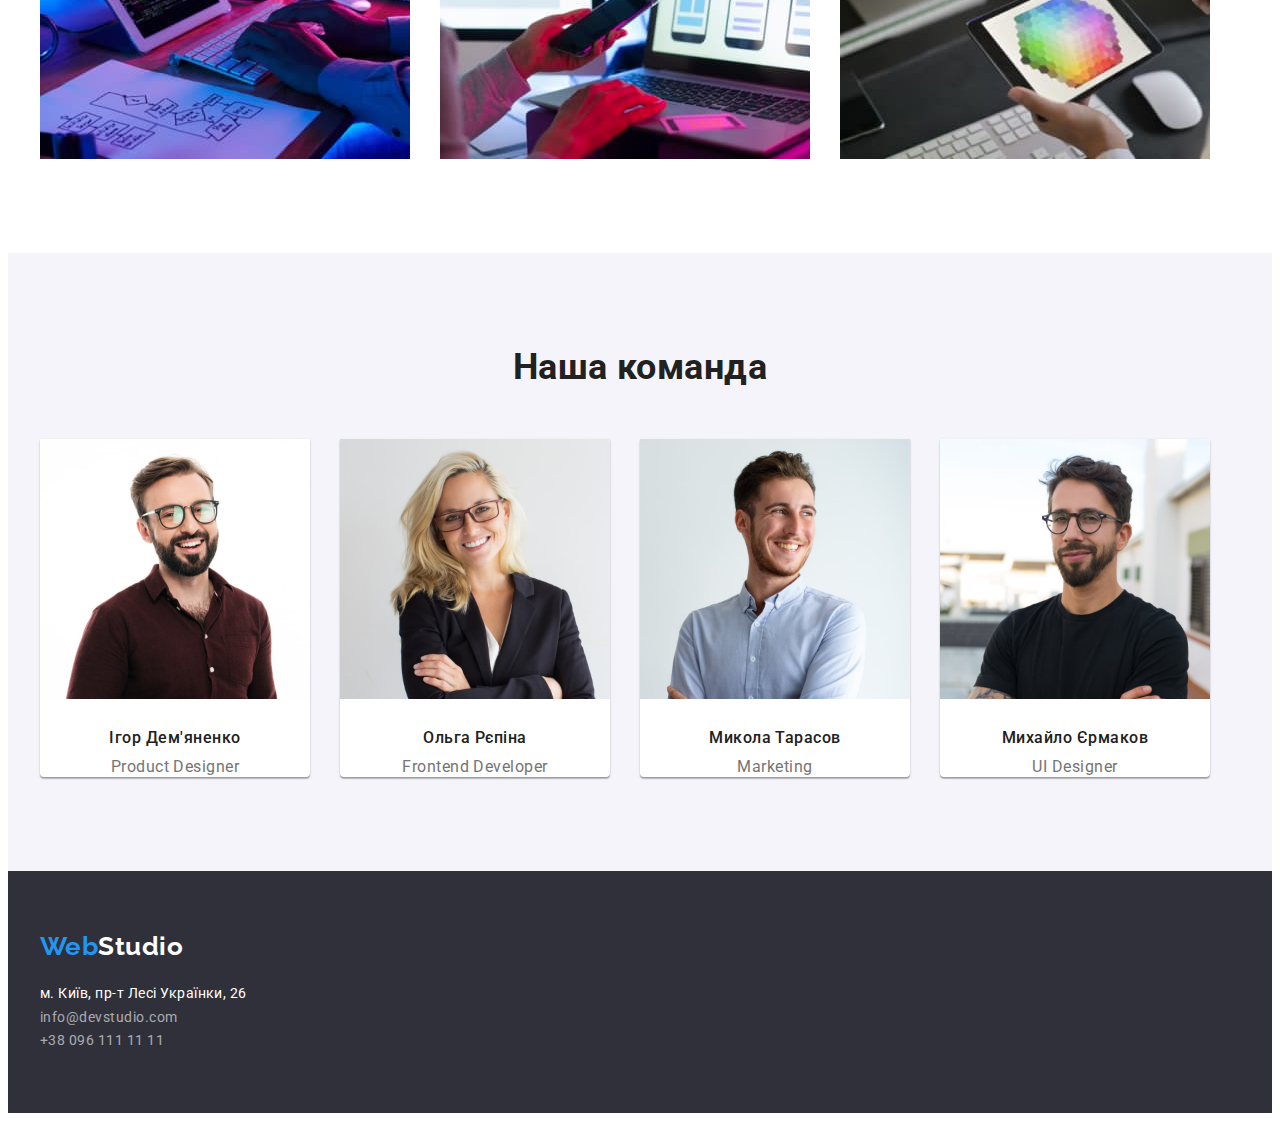
==== commit 02230ad7: "Checkpoint" ====
--- a/index.html
+++ b/index.html
@@ -109,7 +109,7 @@
     </main>
     <!--Підвал-->
     <footer class="footer">
-        <div class="conteiner">
+        <div class="bottom conteiner">
         <a href="./index.html" lang="en" class="logo"><span class="logo-akcent">Web</span>Studio</a>
         <address>
             <ul class="address">
--- a/css/styles.css
+++ b/css/styles.css
@@ -138,9 +138,11 @@
 
 /*Герой*/
 .hero {
+    height: 600px;
     background-color: var(--footer-bg);
     text-align: center;
-    
+    padding-top: 200px;
+    padding-bottom: 200px;
 }
 
 .hero .title {
@@ -272,7 +274,10 @@
 .footer {
     background-color: var(--footer-bg)
 }
-
+.bottom{
+    padding-top: 60px;
+    padding-bottom: 60px;
+}
 .footer .logo {
     color: var(--background-color);
     margin-bottom: 20px;
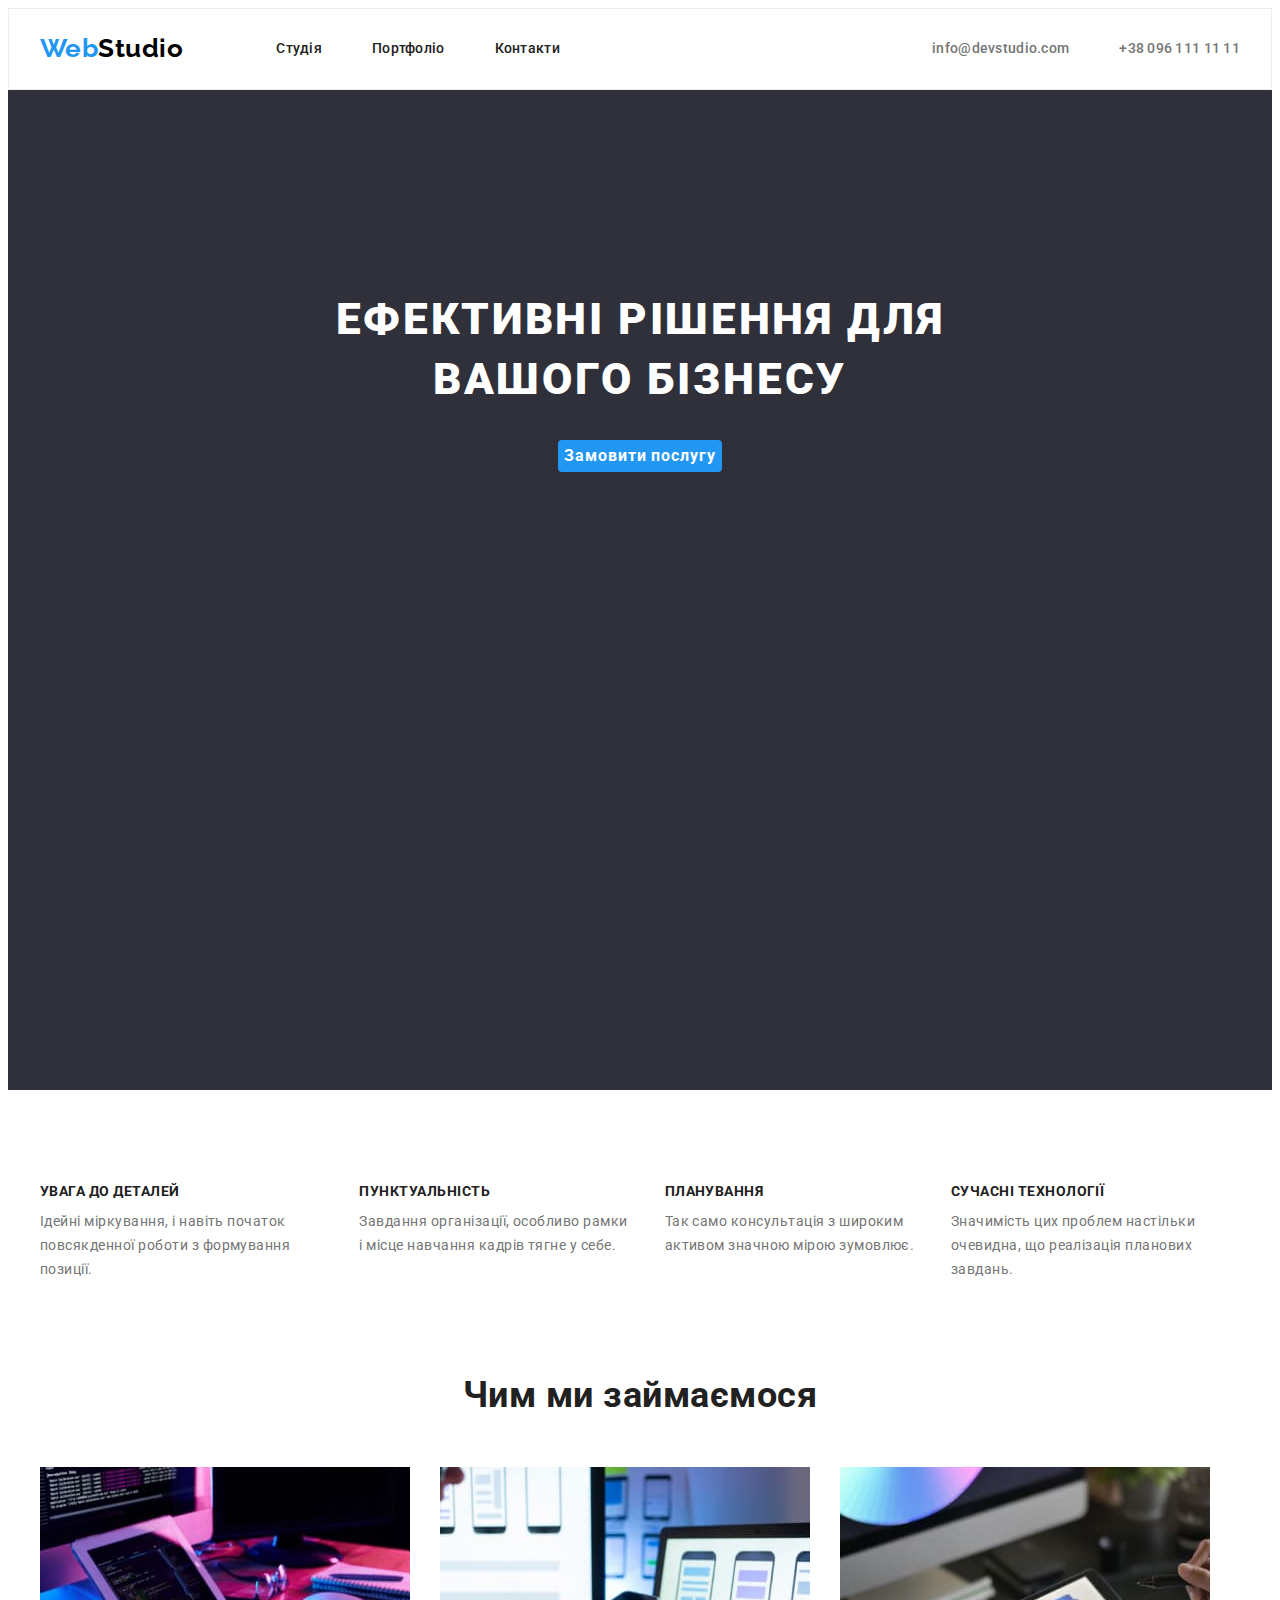
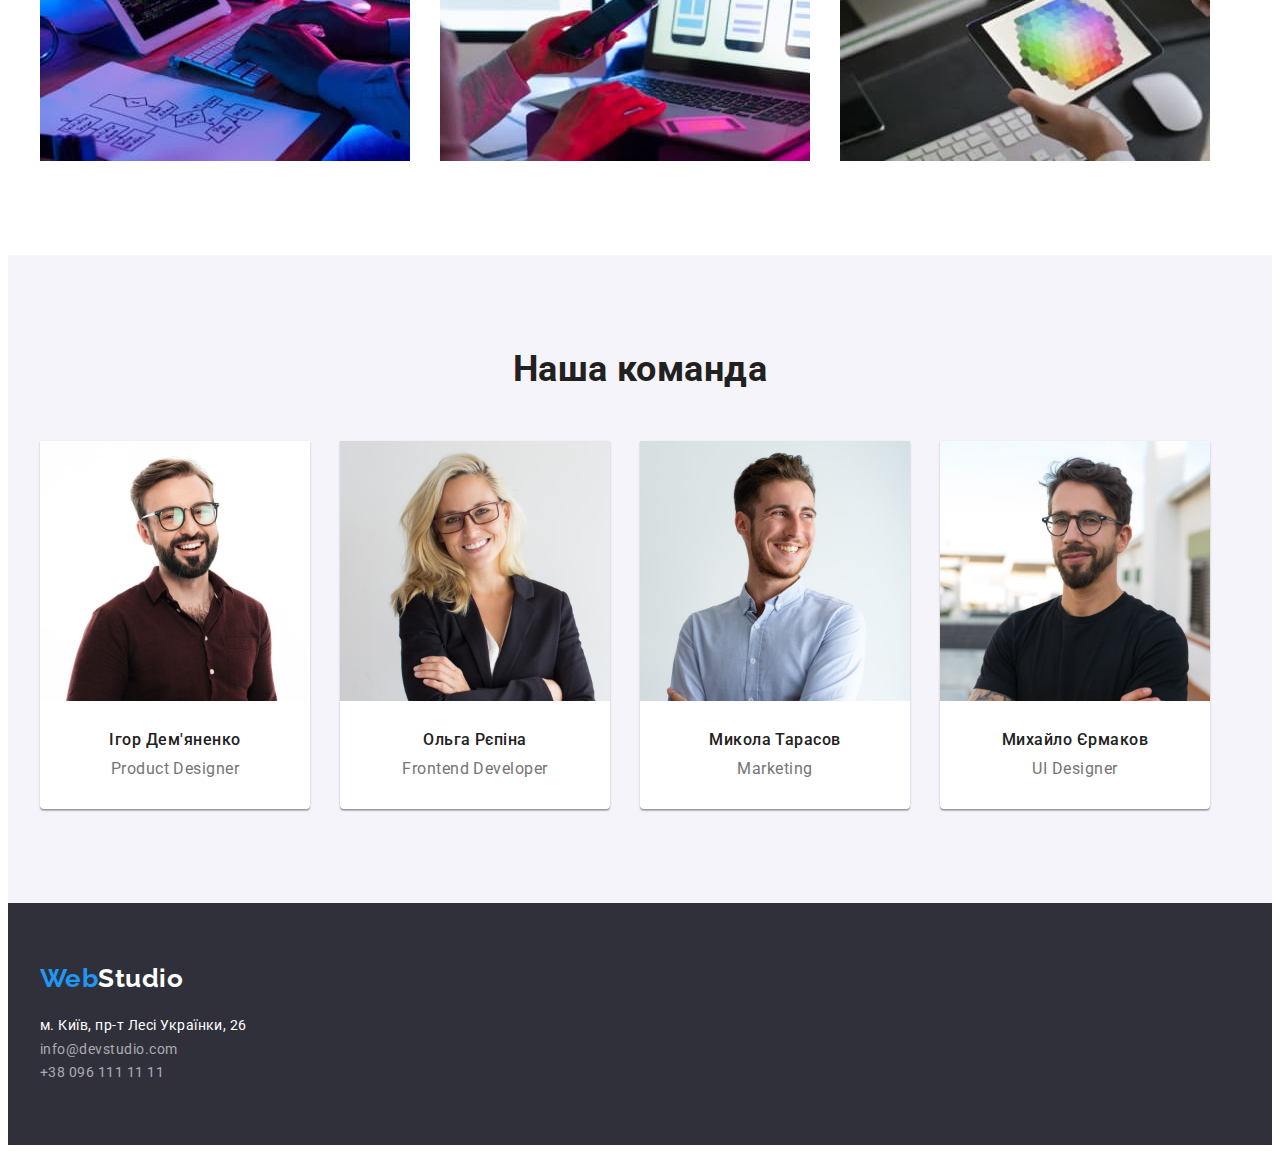
==== commit 2bc23fff: "finish css" ====
--- a/index.html
+++ b/index.html
@@ -19,7 +19,7 @@
 
 <body>
     <!--Заголовок-->
-    <header>
+    <header class="top">
        <div class="header conteiner">
         <nav class="nav-menu">
             <a href="./index.html" lang="en" class="logo"><span class="logo-akcent">Web</span>Studio</a>
--- a/css/styles.css
+++ b/css/styles.css
@@ -55,6 +55,9 @@
     padding-right: 15px;
 }
 /*Заголовок*/
+.top{
+    border: 1px solid #ECECEC;
+}
 .header{
     display: flex;
     align-items: center;
@@ -242,6 +245,7 @@
 }
 
 .team .list {
+    padding-bottom: 30px;
     background-color: var(--background-color);
     box-shadow: 0px 1px 3px rgba(0, 0, 0, 0.12), 0px 1px 1px rgba(0, 0, 0, 0.14), 0px 2px 1px rgba(0, 0, 0, 0.2);
     border-radius: 0px 0px 4px 4px;
@@ -310,10 +314,18 @@
 }
 
 /*Стилі для портфоліо*/
+.grid{
+    padding-top: 94px;
+    padding-bottom: 94px;
+}
 .portfolio .list{
+    display: flex;
     margin-bottom: 50px;
-}
+    justify-content: center;
+}
+
 .portfolio .list .item {
+
     font-family: inherit;
     font-style: inherit;
     font-weight: 500;
@@ -321,17 +333,36 @@
     line-height: 1.62;
     text-align: center;
     color: var(--primery-text-colop);
+
     background-color: var(--secondary-background-color);
     border-radius: 4px;
     border: 0em;
     cursor: pointer;
 }
+.portfolio .list .item:not(:last-child){
+    margin-right: 8px;
+}
 
 .portfolio .list .item:focus,
 .portfolio .list .item:hover {
     background-color: var(--akcent-color);
     color: var(--background-color);
 }
+.card-list{
+    display: flex;
+    flex-wrap: wrap;
+    gap: 30px;
+}
+.card-head{
+    padding-left: 24px;
+    padding-right: 24px;
+    padding-bottom: 20px;
+}
+
+.card-list .item{
+    border: 1px solid #EEEEEE;
+    width: 370px;
+}
 .card-list .photo{
     margin-bottom: 20px;
 }
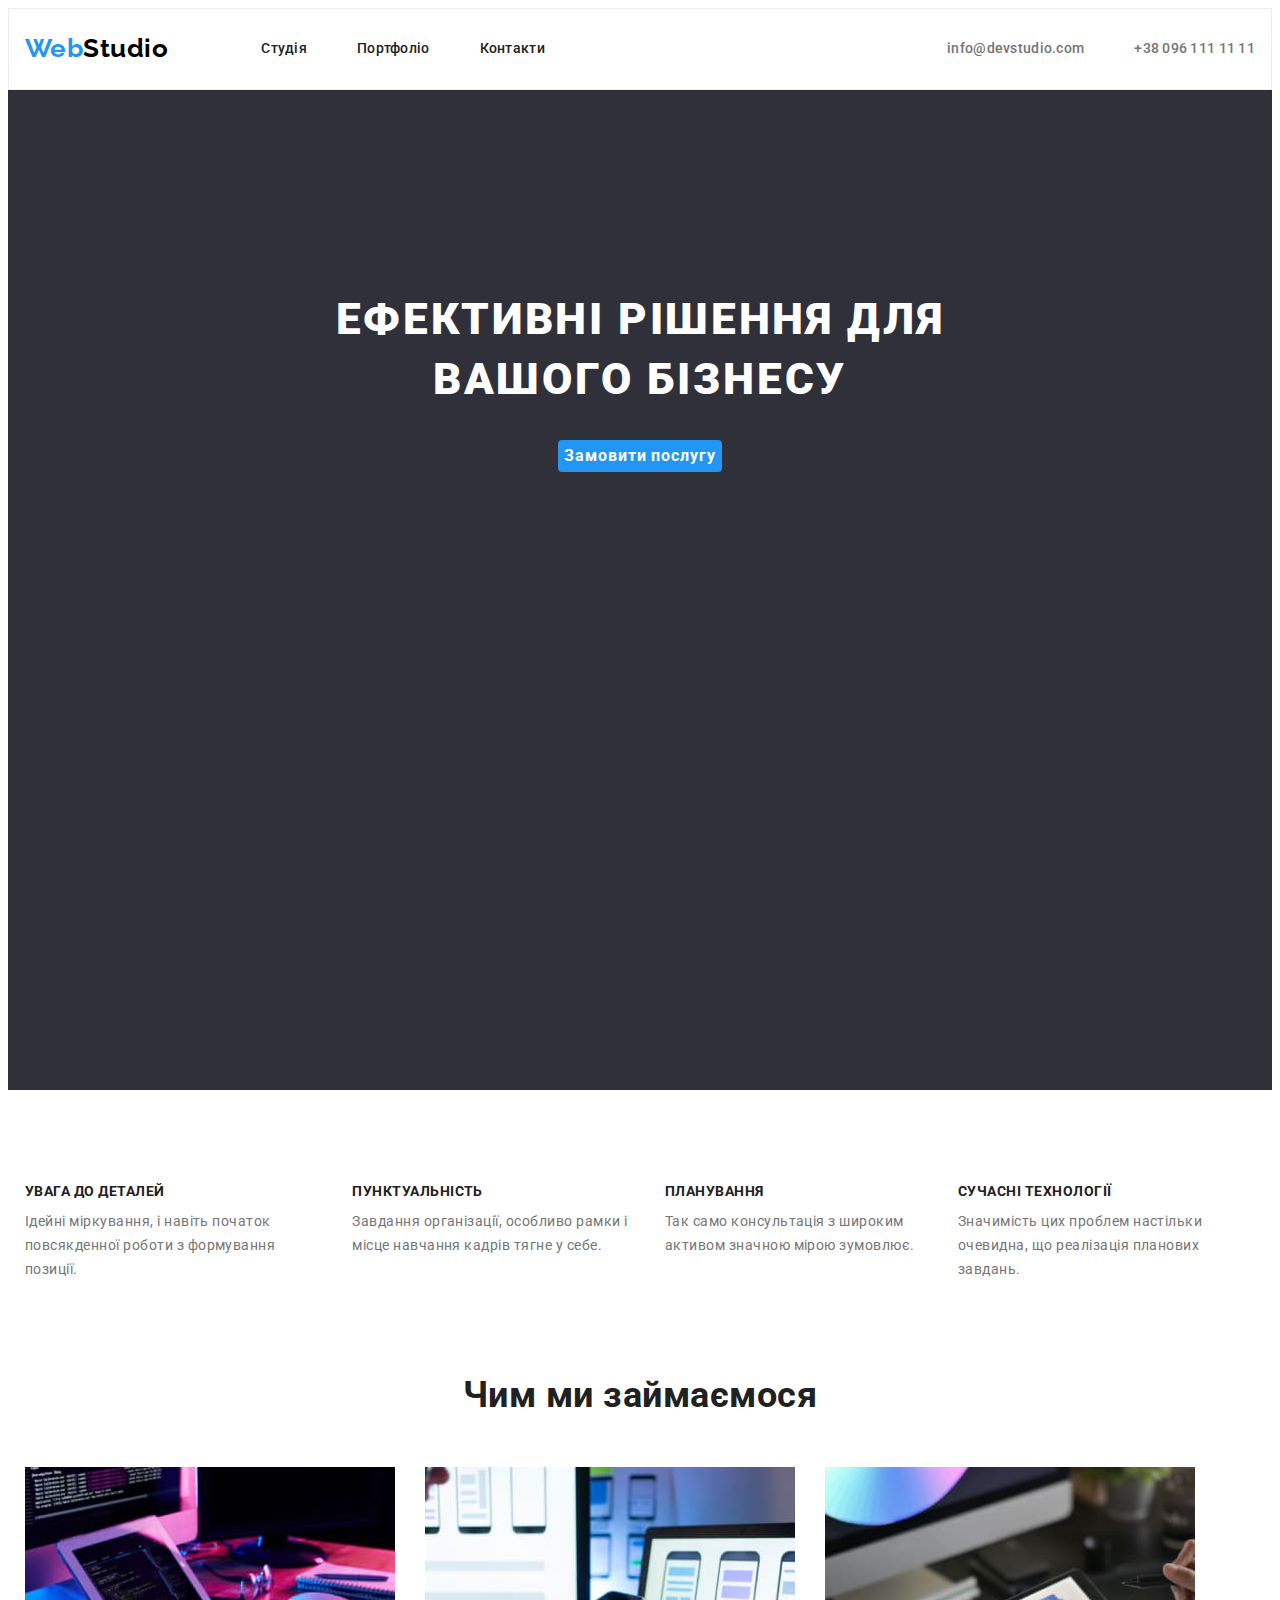
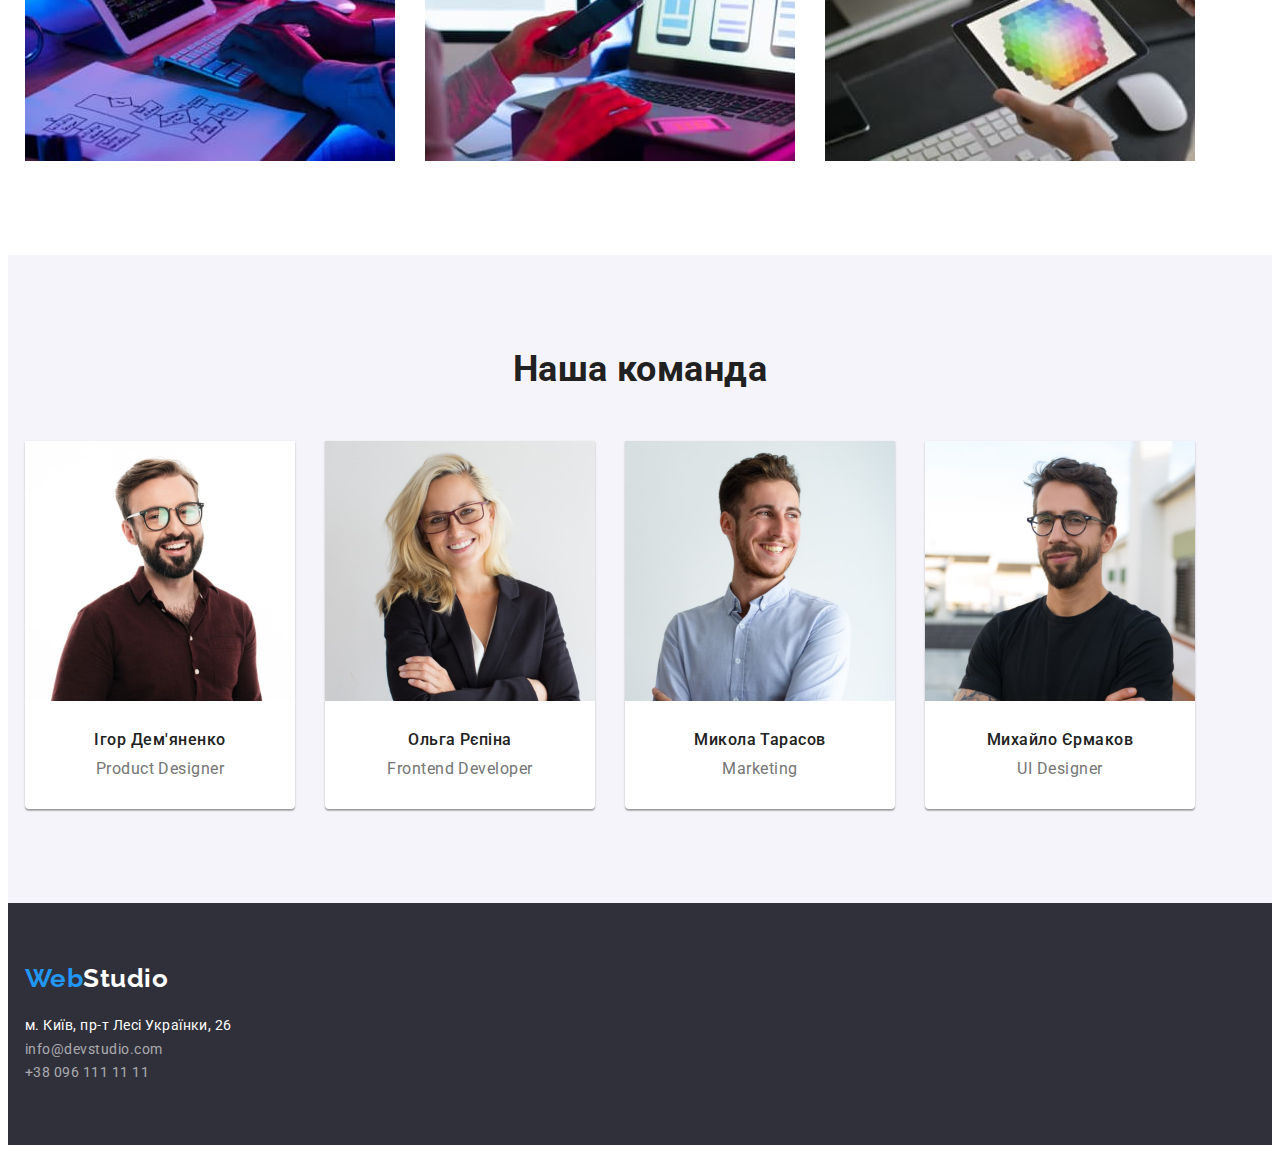
==== commit 3d3a42e8: "last update" ====
--- a/index.html
+++ b/index.html
@@ -30,7 +30,7 @@
             </ul>
         </nav>
         <ul class="contacts">
-            <li class="item"><a href="mailto:info@devstudio.com" class="link" lang="en"> info@devstudio.com</a></li>
+            <li class="item"><a href="mailto:info@devstudio.com" class="link" lang="en">info@devstudio.com</a></li>
             <li class="item"><a href="tel:+380961111111" class="link">+38 096 111 11 11</a></li>
         </ul>
        </div>
--- a/css/styles.css
+++ b/css/styles.css
@@ -48,7 +48,7 @@
     text-decoration: none;
 }
 .conteiner{
-    width: 1200px;
+    width: 1230px;
     margin-right: auto;
     margin-left: auto;
     padding-left: 15px;
@@ -361,9 +361,10 @@
 
 .card-list .item{
     border: 1px solid #EEEEEE;
-    width: 370px;
+    width: calc(100%-60px/3);
 }
 .card-list .photo{
+    display: block;
     margin-bottom: 20px;
 }
 
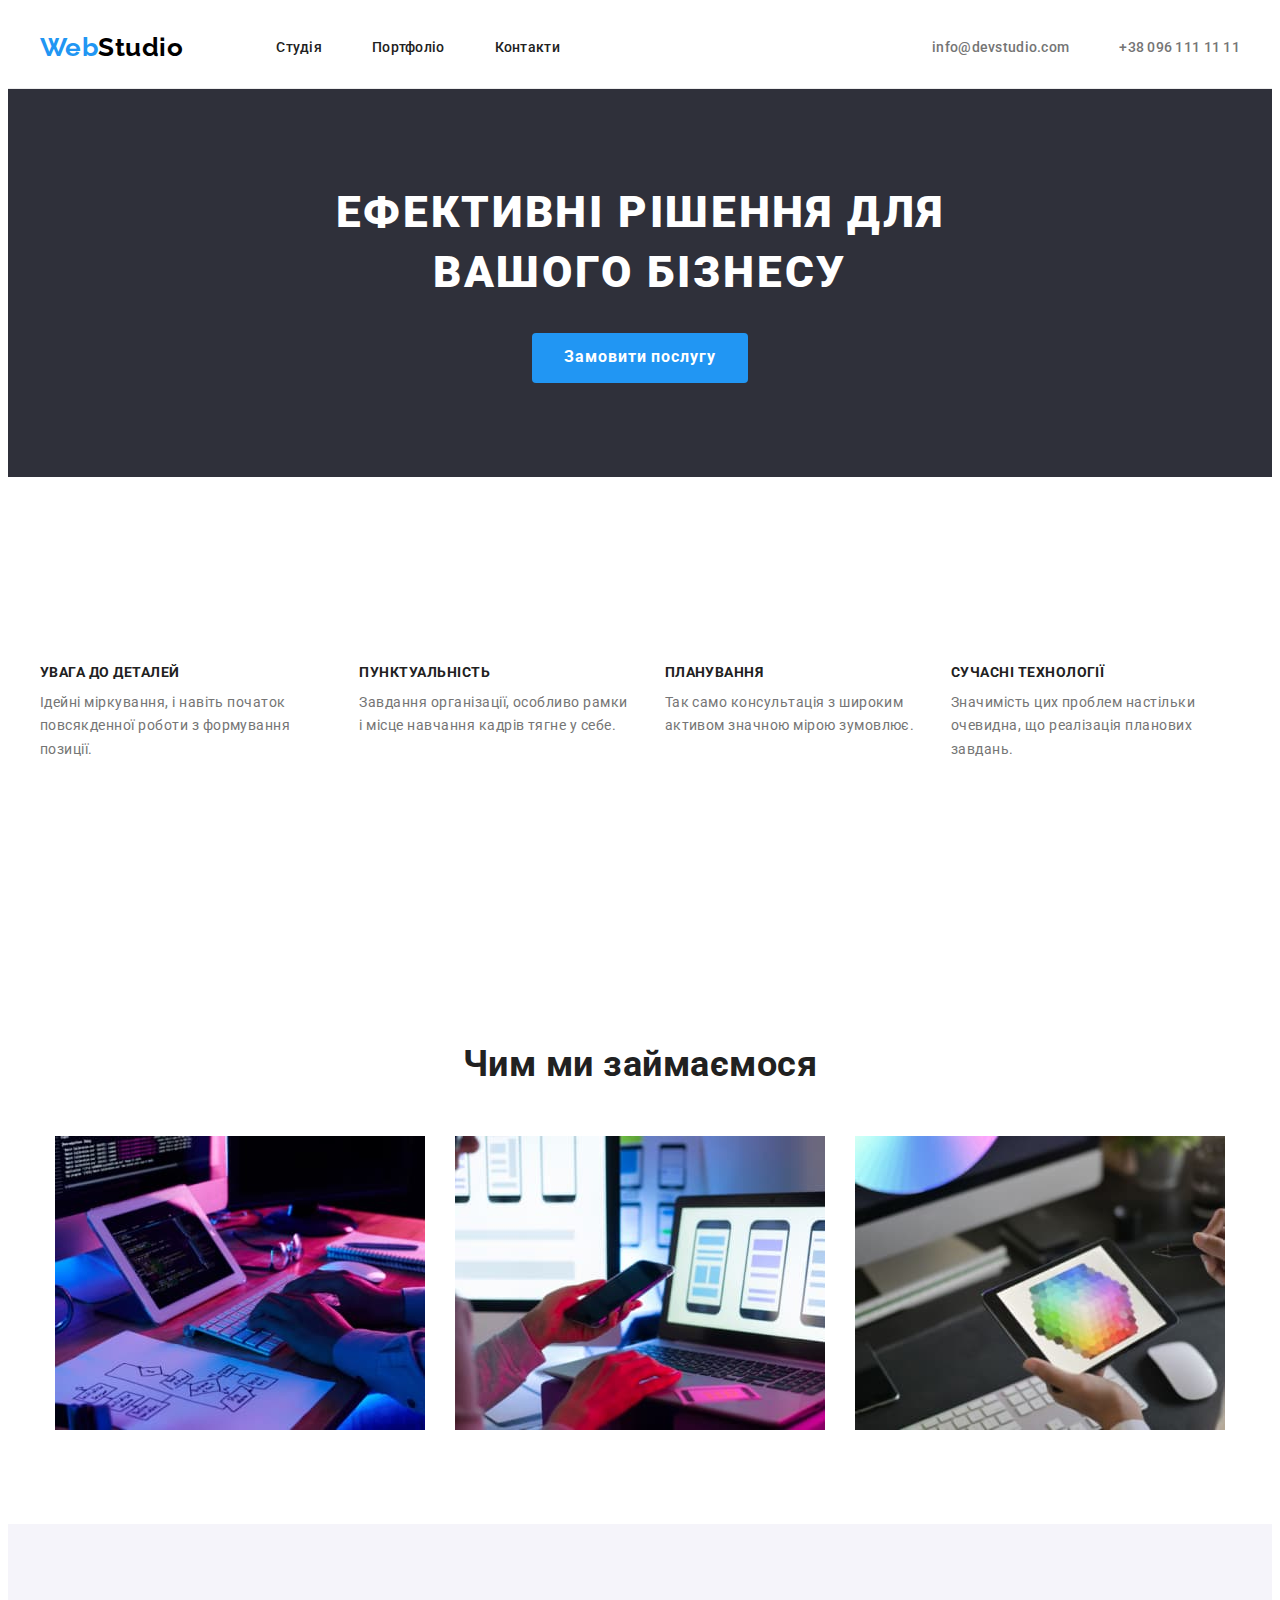
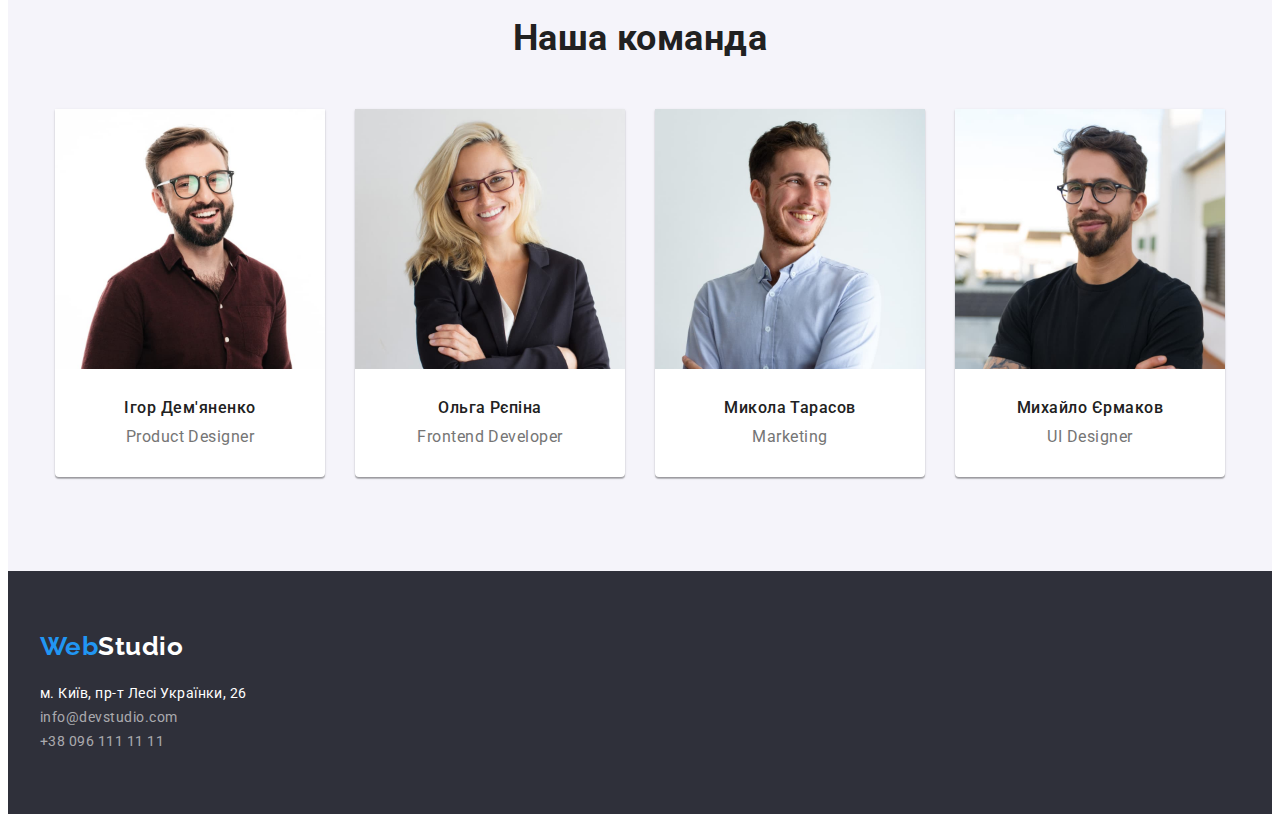
==== commit ffe8e674: "checkpoint" ====
--- a/index.html
+++ b/index.html
@@ -20,26 +20,30 @@
 <body>
     <!--Заголовок-->
     <header class="top">
-       <div class="header conteiner">
-        <nav class="nav-menu">
-            <a href="./index.html" lang="en" class="logo"><span class="logo-akcent">Web</span>Studio</a>
-            <ul class="navigation">
-                <li class="item"><a href="./index.html" class="link">Студія</a></li>
-                <li class="item"><a href="./portfolio.html" class="link">Портфоліо</a></li>
-                <li class="item"><a href="#" class="link">Контакти</a></li>
+        <div class="header conteiner">
+            <nav class="nav-menu">
+                <a href="./index.html" lang="en" class="logo"><span class="logo-akcent">Web</span>Studio</a>
+                <ul class="navigation">
+                    <li class="item"><a href="./index.html" class="link">Студія</a></li>
+                    <li class="item"><a href="./portfolio.html" class="link">Портфоліо</a></li>
+                    <li class="item"><a href="#" class="link">Контакти</a></li>
+                </ul>
+            </nav>
+            <ul class="contacts">
+                <li class="item"><a href="mailto:info@devstudio.com" class="link" lang="en">info@devstudio.com</a></li>
+                <li class="item"><a href="tel:+380961111111" class="link">+38 096 111 11 11</a></li>
             </ul>
-        </nav>
-        <ul class="contacts">
-            <li class="item"><a href="mailto:info@devstudio.com" class="link" lang="en">info@devstudio.com</a></li>
-            <li class="item"><a href="tel:+380961111111" class="link">+38 096 111 11 11</a></li>
-        </ul>
-       </div>
+        </div>
     </header>
     <main>
         <!--Герой-->
         <section class="hero">
-            <h1 class="title">Ефективні рішення для<br> вашого бізнесу</h1>
-            <button type="button" class="hero-button">Замовити послугу</button>
+            <div class="conteiner">
+               <div class="hero-box">
+                <h1 class="title">Ефективні рішення для вашого бізнесу</h1>
+                <button type="button" class="hero-button">Замовити послугу</button>
+               </div>
+            </div>
         </section>
         <!--Принципы-->
         <section class="section">
--- a/css/styles.css
+++ b/css/styles.css
@@ -48,19 +48,23 @@
     text-decoration: none;
 }
 .conteiner{
-    width: 1230px;
+    width: 1200px;
     margin-right: auto;
     margin-left: auto;
     padding-left: 15px;
     padding-right: 15px;
+    padding-top: 94px;
+    padding-bottom: 94px;
 }
 /*Заголовок*/
 .top{
-    border: 1px solid #ECECEC;
+    border-bottom: 1px solid #ECECEC;
 }
 .header{
     display: flex;
     align-items: center;
+    padding-top: 0;
+    padding-bottom: 0;
 }
 .nav-menu{
     display: flex;
@@ -141,20 +145,20 @@
 
 /*Герой*/
 .hero {
-    height: 600px;
     background-color: var(--footer-bg);
     text-align: center;
-    padding-top: 200px;
-    padding-bottom: 200px;
-}
-
+}
+.hero-box{
+    width: 696px;
+    margin-left: auto;
+    margin-right: auto;
+}
 .hero .title {
     margin-bottom: 30px;
 
     font-weight: 900;
     font-size: 44px;
     line-height: 1.36;
-    text-align: center;
     letter-spacing: 0.06em;
     text-transform: uppercase;
     color: var(--background-color);
@@ -162,11 +166,12 @@
 
 .hero-button {
     font-family: inherit;
-
     font-weight: 700;
     font-size: 16px;
     line-height: 1.9;
     letter-spacing: 0.06em;
+    width: 216px;
+    height: 50px;
     border: 0em;
     border-radius: 4px;
     color: var(--background-color);
@@ -227,6 +232,7 @@
 }
 .gallery{
     display: flex;
+    justify-content: center;
 }
 .gallery .item:not(:last-child){
     margin-right: 30px;
@@ -239,6 +245,7 @@
 }
 .team{
     display: flex;
+    justify-content: center;
 }
 .team-section {
     background-color: var(--secondary-background-color);
@@ -327,7 +334,6 @@
 .portfolio .list .item {
 
     font-family: inherit;
-    font-style: inherit;
     font-weight: 500;
     font-size: 16px;
     line-height: 1.62;
@@ -352,6 +358,7 @@
     display: flex;
     flex-wrap: wrap;
     gap: 30px;
+    justify-content: center;
 }
 .card-head{
     padding-left: 24px;
@@ -360,11 +367,10 @@
 }
 
 .card-list .item{
-    border: 1px solid #EEEEEE;
+    border-bottom: 1px solid #EEEEEE;
     width: calc(100%-60px/3);
 }
 .card-list .photo{
-    display: block;
     margin-bottom: 20px;
 }
 
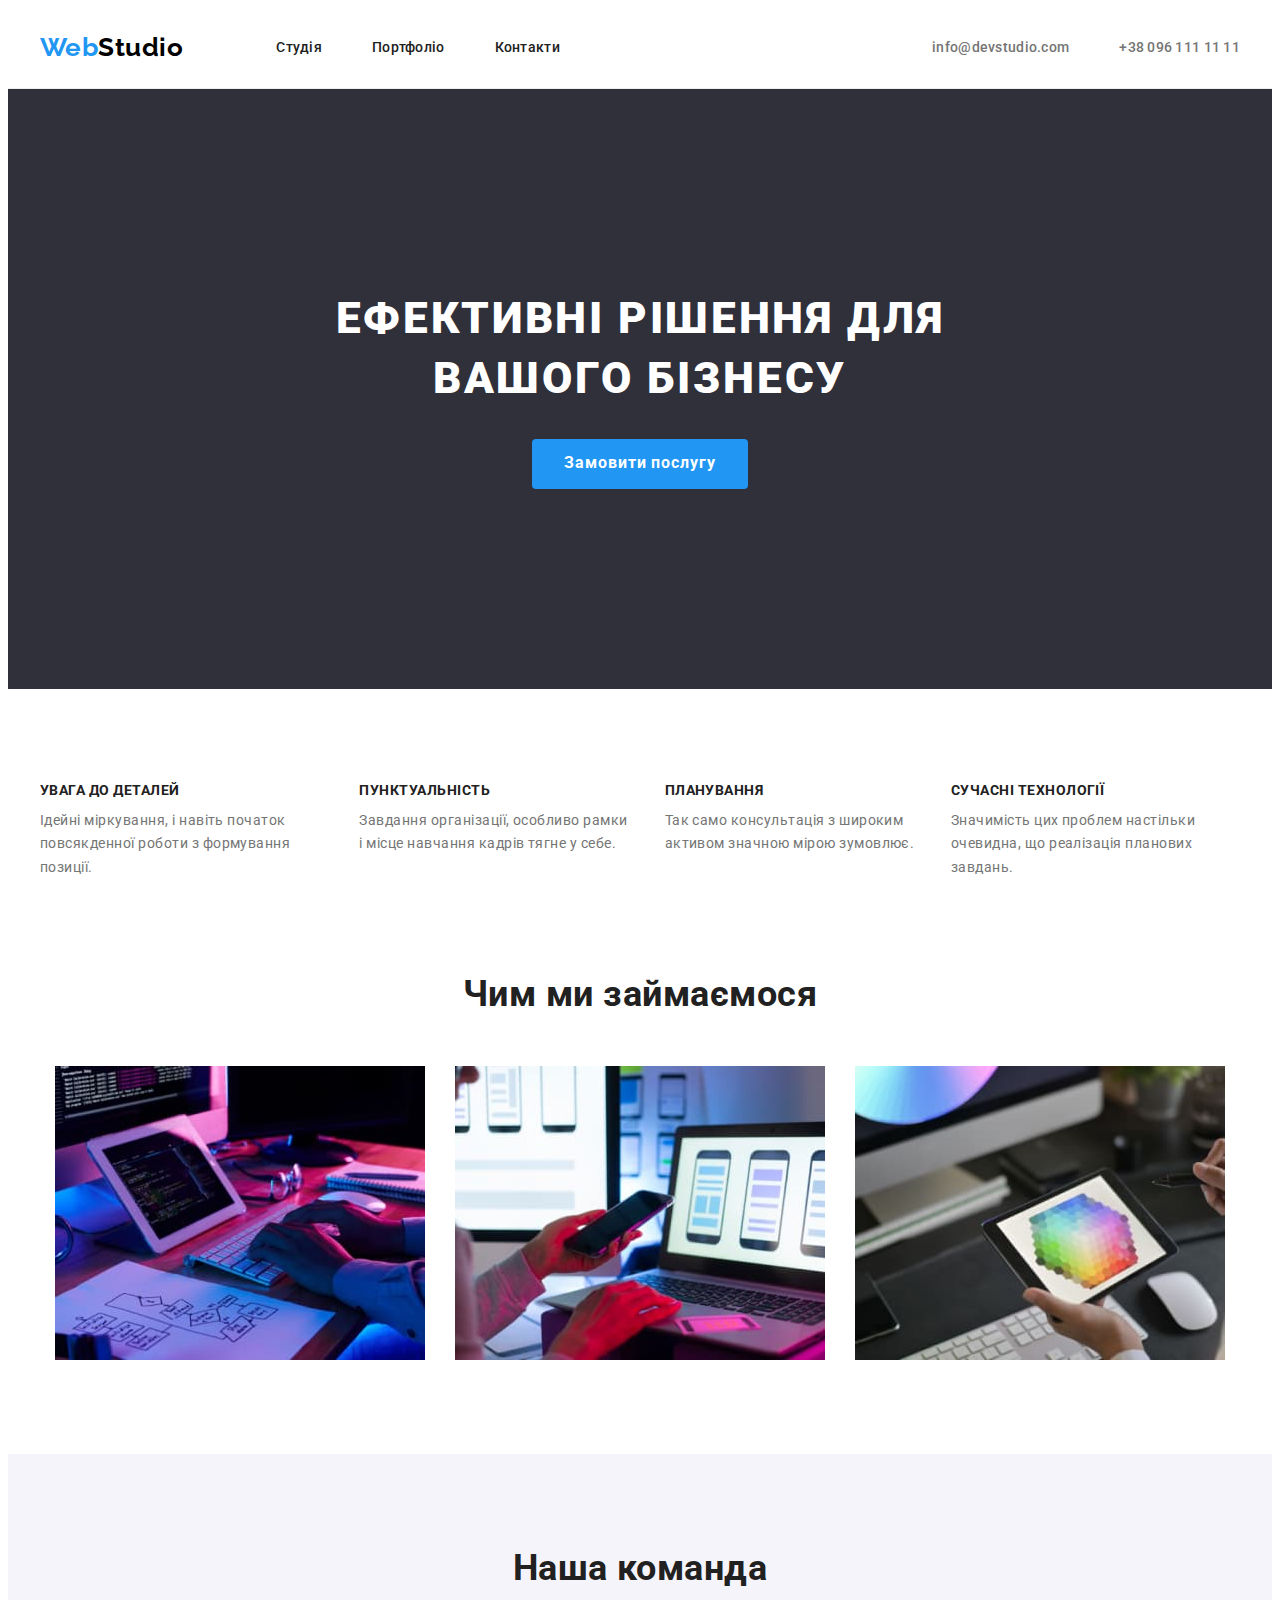
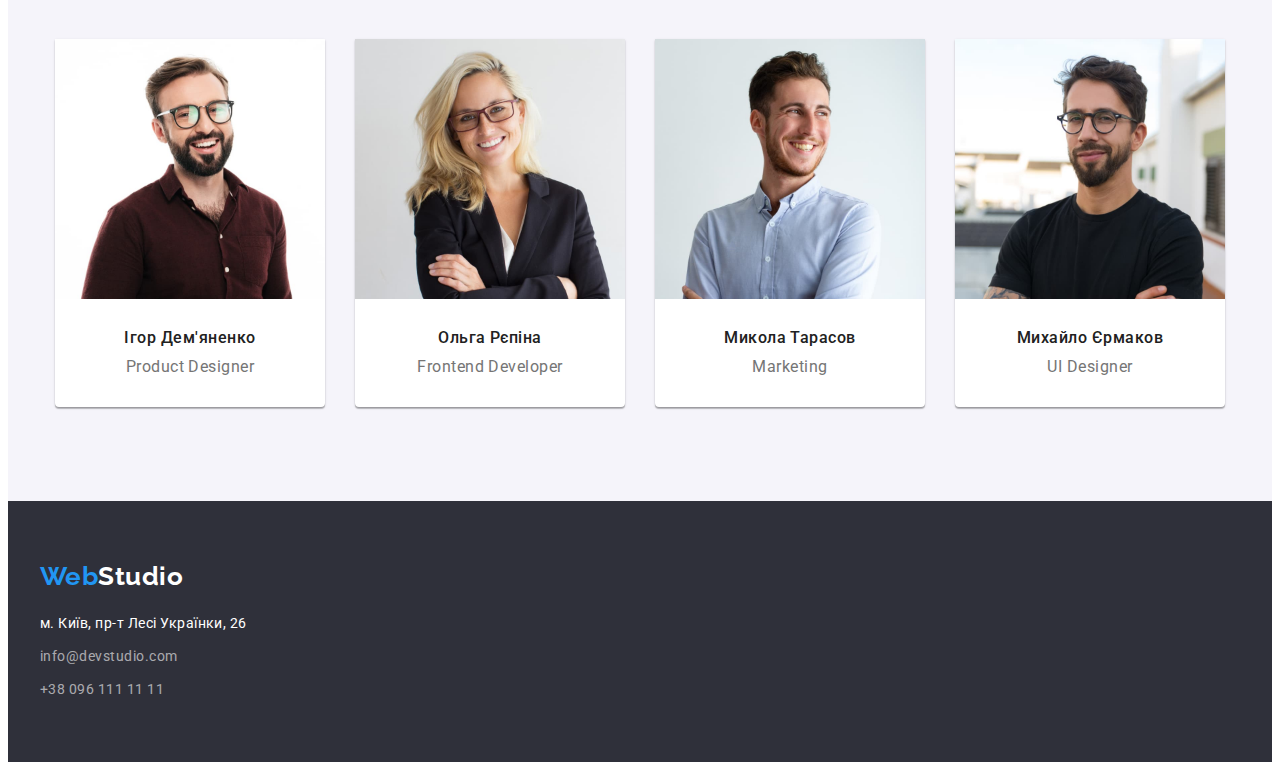
==== commit 878784cf: "update" ====
--- a/index.html
+++ b/index.html
@@ -46,7 +46,7 @@
             </div>
         </section>
         <!--Принципы-->
-        <section class="section">
+        <section class="princip section">
             <div class="conteiner">
             <h2 class="visually-hidden">Наші принципи</h2>
             <ul class="principles">
@@ -70,8 +70,8 @@
             </div>
         </section>
         <!--Чем занимаемся-->
-        <section class="section">
-            <div class="works conteiner">
+        <section class="section works">
+            <div class="conteiner">
             <h2 class="title">Чим ми займаємося</h2>
             <ul class="gallery">
                 <li class="item"><img src="./imges/picone.jpg" alt="написання коду на планшеті" class="photo" width="370"
@@ -89,23 +89,31 @@
             <ul class="team">
                 <li class="list">
                     <img src="./imges/igor.jpg" alt="фото Ігоря Дем'яненко" class="photo" width="270" height="260">
-                    <h3 class="title">Ігор Дем'яненко</h3>
-                    <p lang="en" class="content">Product Designer</p>
+                    <div class="content-box">
+                        <h3 class="title">Ігор Дем'яненко</h3>
+                        <p lang="en" class="content">Product Designer</p>
+                    </div>
                 </li>
                 <li class="list">
                     <img src="./imges/olga.jpg" alt="фото Ольги Рєпіної" class="photo" width="270" height="260">
-                    <h3 class="title">Ольга Рєпіна</h3>
-                    <p lang="en" class="content">Frontend Developer</p>
+                    <div class="content-box">
+                        <h3 class="title">Ольга Рєпіна</h3>
+                        <p lang="en" class="content">Frontend Developer</p>
+                        </div>
                 </li>
                 <li class="list">
                     <img src="./imges/nikolay.jpg" alt="фото Миколи Тарасова" class="photo" width="270" height="260">
+                    <div class="content-box">
                     <h3 class="title">Микола Тарасов</h3>
                     <p lang="en" class="content">Marketing</p>
+                    </div>
                 </li>
                 <li class="list">
                     <img src="./imges/mihail.jpg" alt="фото Михайла Єрмакова" class="photo" width="270" height="260">
+                    <div class="content-box">
                     <h3 class="title">Михайло Єрмаков</h3>
                     <p lang="en" class="content">UI Designer</p>
+                    </div>
                 </li>
             </ul>
             </div>
@@ -117,10 +125,10 @@
         <a href="./index.html" lang="en" class="logo"><span class="logo-akcent">Web</span>Studio</a>
         <address>
             <ul class="address">
-                <li><a href="https://goo.gl/maps/CPtrU1FHBa2aNyZL9" class="first" target="_blank"
+                <li class="item"><a href="https://goo.gl/maps/CPtrU1FHBa2aNyZL9" class="first" target="_blank"
                         rel="noopener noreferrer nofollow">м. Київ, пр-т Лесі Українки, 26</a></li>
-                <li><a href="mailto:info@devstudio.com" class="second" lang="en">info@devstudio.com</a></li>
-                <li><a href="tel:+380961111111" class="third">+38 096 111 11 11</a></li>
+                <li class="item"><a href="mailto:info@devstudio.com" class="second" lang="en">info@devstudio.com</a></li>
+                <li class="item"><a href="tel:+380961111111" class="third">+38 096 111 11 11</a></li>
             </ul>
         </address>
         </div>
--- a/css/styles.css
+++ b/css/styles.css
@@ -53,8 +53,6 @@
     margin-left: auto;
     padding-left: 15px;
     padding-right: 15px;
-    padding-top: 94px;
-    padding-bottom: 94px;
 }
 /*Заголовок*/
 .top{
@@ -147,6 +145,7 @@
 .hero {
     background-color: var(--footer-bg);
     text-align: center;
+    padding-top: 200px;padding-bottom: 200px;
 }
 .hero-box{
     width: 696px;
@@ -187,10 +186,12 @@
 }
 
 /*Принципи*/
-.principles{
-    display: flex;
+.princip{
     padding-top: 94px;
     padding-bottom: 94px;
+}
+.principles{
+    display: flex;
 }
 .principles .list:not(:last-child){
     margin-right: 30px;
@@ -240,19 +241,19 @@
 
 /*Команда*/
 .command{
+
+}
+.team{
+    display: flex;
+    justify-content: center;
+}
+.team-section {
+    background-color: var(--secondary-background-color);
     padding-top: 94px;
     padding-bottom: 94px;
 }
-.team{
-    display: flex;
-    justify-content: center;
-}
-.team-section {
-    background-color: var(--secondary-background-color);
-}
 
 .team .list {
-    padding-bottom: 30px;
     background-color: var(--background-color);
     box-shadow: 0px 1px 3px rgba(0, 0, 0, 0.12), 0px 1px 1px rgba(0, 0, 0, 0.14), 0px 2px 1px rgba(0, 0, 0, 0.2);
     border-radius: 0px 0px 4px 4px;
@@ -277,23 +278,27 @@
     text-align: center;
     color: var(--secondary-text-color);
 }
-.team .list .photo{
-    margin-bottom: 30px;
+.team-section .content-box{
+    padding-top: 30px;
+    padding-bottom: 30px;
+    padding-left: 20px;
+    padding-right: 20px;
 }
 
 /*Підвал*/
 .footer {
-    background-color: var(--footer-bg)
-}
-.bottom{
+    background-color: var(--footer-bg);
     padding-top: 60px;
     padding-bottom: 60px;
 }
+
 .footer .logo {
     color: var(--background-color);
     margin-bottom: 20px;
 }
-
+.footer .address .item:not(:last-child){
+    margin-bottom: 9px;
+}
 .footer .address .first {
     font-style: normal;
     font-weight: 400;
@@ -321,7 +326,7 @@
 }
 
 /*Стилі для портфоліо*/
-.grid{
+.portfolio{
     padding-top: 94px;
     padding-bottom: 94px;
 }
@@ -331,7 +336,7 @@
     justify-content: center;
 }
 
-.portfolio .list .item {
+.portfolio .list .button {
 
     font-family: inherit;
     font-weight: 500;
@@ -340,6 +345,10 @@
     text-align: center;
     color: var(--primery-text-colop);
 
+    padding-left: 22px;
+    padding-right: 22px;
+    padding-top: 6px;
+    padding-bottom: 6px;
     background-color: var(--secondary-background-color);
     border-radius: 4px;
     border: 0em;
@@ -349,8 +358,8 @@
     margin-right: 8px;
 }
 
-.portfolio .list .item:focus,
-.portfolio .list .item:hover {
+.portfolio .list .button:focus,
+.portfolio .list .button:hover {
     background-color: var(--akcent-color);
     color: var(--background-color);
 }
@@ -364,15 +373,11 @@
     padding-left: 24px;
     padding-right: 24px;
     padding-bottom: 20px;
-}
-
-.card-list .item{
+    padding-top: 20px;
     border-bottom: 1px solid #EEEEEE;
-    width: calc(100%-60px/3);
-}
-.card-list .photo{
-    margin-bottom: 20px;
-}
+    border-left: 1px solid #EEEEEE;
+    border-right: 1px solid #EEEEEE;
+    }
 
 .portfolio .card-list .title {
     margin-bottom: 4px;
